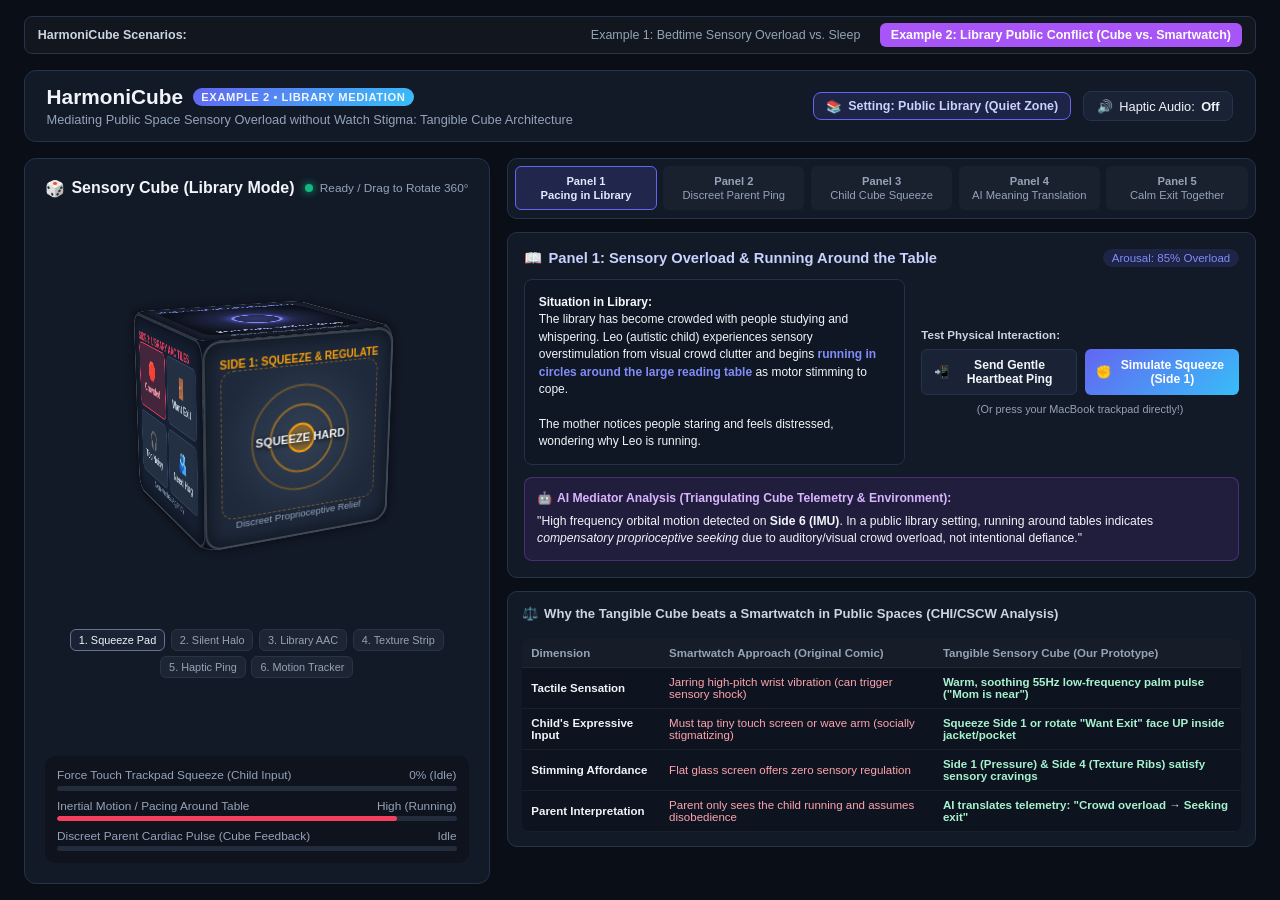
==== library.html @ 6a8fc3ca "Add Example 2 (library.html): Public Library Conflict Mediation with 6-Sided Cube vs. Smartwatch" ====
<!DOCTYPE html>
<html lang="en">
<head>
  <meta charset="UTF-8">
  <meta name="viewport" content="width=device-width, initial-scale=1.0">
  <title>HarmoniCube — Library Scenario: Public Space Conflict Mediation</title>
  <style>
    :root {
      --bg-primary: #0a0e17;
      --bg-secondary: #121927;
      --card-bg: #1a2336;
      --card-border: #24344d;
      --text-main: #f1f5f9;
      --text-muted: #94a3b8;
      --accent-child: #f59e0b;
      --accent-parent: #38bdf8;
      --accent-clinician: #34d399;
      --accent-ai: #a855f7;
      --accent-danger: #f43f5e;
      --accent-library: #6366f1;
      --cube-size: 190px;
    }

    * {
      box-sizing: border-box;
      margin: 0;
      padding: 0;
      font-family: -apple-system, BlinkMacSystemFont, "Segoe UI", Roboto, Helvetica, Arial, sans-serif;
      user-select: none;
    }

    body {
      background-color: var(--bg-primary);
      color: var(--text-main);
      min-height: 100vh;
      display: flex;
      flex-direction: column;
      padding: 1rem 1.5rem;
      gap: 1rem;
    }

    /* Top Navigation */
    .top-nav {
      display: flex;
      justify-content: space-between;
      align-items: center;
      background: rgba(255, 255, 255, 0.03);
      border-radius: 8px;
      padding: 0.4rem 0.8rem;
      font-size: 0.78rem;
      border: 1px solid var(--card-border);
    }
    .nav-links {
      display: flex;
      gap: 0.5rem;
    }
    .nav-link {
      color: var(--text-muted);
      text-decoration: none;
      padding: 0.3rem 0.7rem;
      border-radius: 6px;
      transition: all 0.2s;
    }
    .nav-link:hover {
      color: var(--text-main);
      background: rgba(255, 255, 255, 0.05);
    }
    .nav-link.active {
      color: #fff;
      background: var(--accent-ai);
      font-weight: 600;
    }

    /* Header */
    header {
      display: flex;
      justify-content: space-between;
      align-items: center;
      background: var(--bg-secondary);
      border: 1px solid var(--card-border);
      border-radius: 12px;
      padding: 0.85rem 1.35rem;
    }

    .header-left h1 {
      font-size: 1.3rem;
      font-weight: 700;
      display: flex;
      align-items: center;
      gap: 0.6rem;
    }
    .header-left h1 span.badge {
      background: linear-gradient(135deg, #6366f1, #38bdf8);
      font-size: 0.7rem;
      padding: 0.2rem 0.55rem;
      border-radius: 999px;
      text-transform: uppercase;
      letter-spacing: 0.05em;
    }
    .header-left p {
      color: var(--text-muted);
      font-size: 0.8rem;
      margin-top: 0.2rem;
    }

    .header-right {
      display: flex;
      align-items: center;
      gap: 0.75rem;
    }

    .scenario-pill {
      background: rgba(99, 102, 241, 0.15);
      border: 1px solid var(--accent-library);
      color: #c7d2fe;
      padding: 0.35rem 0.75rem;
      border-radius: 8px;
      font-size: 0.78rem;
      font-weight: 600;
      display: flex;
      align-items: center;
      gap: 0.4rem;
    }

    .btn {
      background: var(--card-bg);
      border: 1px solid var(--card-border);
      color: var(--text-main);
      padding: 0.4rem 0.8rem;
      border-radius: 8px;
      font-size: 0.8rem;
      font-weight: 500;
      cursor: pointer;
      transition: all 0.2s;
      display: inline-flex;
      align-items: center;
      gap: 0.4rem;
    }
    .btn:hover { background: #25334a; border-color: #3b4e6d; }
    .btn.active { background: var(--accent-ai); border-color: #c084fc; color: white; }

    /* Main Grid Layout */
    .dashboard-layout {
      display: grid;
      grid-template-columns: 1.15fr 1.85fr;
      gap: 1.1rem;
      flex: 1;
    }

    /* LEFT: Tangible Sensory Cube in Library Mode */
    .cube-panel {
      background: var(--bg-secondary);
      border: 1px solid var(--card-border);
      border-radius: 12px;
      padding: 1.25rem;
      display: flex;
      flex-direction: column;
      align-items: center;
      justify-content: space-between;
      position: relative;
    }

    .cube-panel-header {
      width: 100%;
      display: flex;
      justify-content: space-between;
      align-items: center;
    }
    .cube-panel-header h2 {
      font-size: 1rem;
      font-weight: 600;
      display: flex;
      align-items: center;
      gap: 0.4rem;
    }
    .status-indicator {
      display: flex;
      align-items: center;
      gap: 0.4rem;
      font-size: 0.74rem;
      color: var(--text-muted);
    }
    .dot {
      width: 8px;
      height: 8px;
      border-radius: 50%;
      background: #10b981;
      box-shadow: 0 0 8px #10b981;
    }

    /* 3D Scene Container */
    .scene-3d {
      width: 270px;
      height: 270px;
      perspective: 900px;
      margin: 0.75rem 0;
      display: flex;
      justify-content: center;
      align-items: center;
      cursor: grab;
    }
    .scene-3d:active { cursor: grabbing; }

    .cube {
      width: var(--cube-size);
      height: var(--cube-size);
      position: relative;
      transform-style: preserve-3d;
      transform: rotateX(-15deg) rotateY(25deg);
      transition: transform 0.1s ease-out;
    }

    .cube-face {
      position: absolute;
      width: var(--cube-size);
      height: var(--cube-size);
      border-radius: 16px;
      border: 2px solid rgba(255, 255, 255, 0.15);
      box-shadow: inset 0 0 20px rgba(0, 0, 0, 0.6), 0 0 15px rgba(0, 0, 0, 0.4);
      display: flex;
      flex-direction: column;
      justify-content: space-between;
      padding: 0.85rem;
      backface-visibility: visible;
      touch-action: none;
    }

    /* 6 Sides (half of 190px = 95px) */
    .face-front  { transform: rotateY(0deg) translateZ(95px); background: #1e293b; }
    .face-back   { transform: rotateY(180deg) translateZ(95px); background: #131c2d; }
    .face-top    { transform: rotateX(90deg) translateZ(95px); background: #1a2233; }
    .face-bottom { transform: rotateX(-90deg) translateZ(95px); background: #0f172a; }
    .face-left   { transform: rotateY(-90deg) translateZ(95px); background: #162032; }
    .face-right  { transform: rotateY(90deg) translateZ(95px); background: #1b263b; }

    /* Side 1: Front (Discreet Squeeze & Comfort Grip) */
    .squeeze-membrane {
      width: 100%;
      height: 100%;
      display: flex;
      flex-direction: column;
      align-items: center;
      justify-content: center;
      background: radial-gradient(circle, #334155 0%, #1e293b 80%);
      border-radius: 12px;
      position: relative;
      overflow: hidden;
      border: 1px dashed rgba(245, 158, 11, 0.4);
      transition: all 0.1s ease;
    }
    .concentric-ring {
      position: absolute;
      border-radius: 50%;
      border: 2px solid rgba(245, 158, 11, 0.3);
      pointer-events: none;
    }
    .ring-1 { width: 100px; height: 100px; }
    .ring-2 { width: 65px; height: 65px; border-color: rgba(245, 158, 11, 0.5); }
    .ring-3 { width: 28px; height: 28px; background: rgba(245, 158, 11, 0.4); border-color: #f59e0b; }

    /* Side 2: Top (Silent Optical Halo - Library Mode) */
    .halo-face {
      width: 100%;
      height: 100%;
      border-radius: 12px;
      display: flex;
      flex-direction: column;
      align-items: center;
      justify-content: center;
      background: radial-gradient(circle, rgba(99, 102, 241, 0.3) 0%, rgba(0,0,0,0.5) 80%);
      position: relative;
    }
    .silent-halo {
      width: 50px;
      height: 50px;
      border-radius: 50%;
      border: 3px solid #818cf8;
      box-shadow: 0 0 15px #6366f1;
      animation: pulseHalo 3s infinite ease-in-out;
    }
    @keyframes pulseHalo {
      0%, 100% { transform: scale(0.9); opacity: 0.6; }
      50% { transform: scale(1.15); opacity: 1; box-shadow: 0 0 25px #818cf8; }
    }

    /* Side 3: Left (Library AAC Non-Verbal Quick Tiles) */
    .aac-grid {
      display: grid;
      grid-template-columns: 1fr 1fr;
      gap: 5px;
      width: 100%;
      height: 100%;
    }
    .aac-tile {
      background: #233044;
      border: 1px solid #334460;
      border-radius: 7px;
      display: flex;
      flex-direction: column;
      align-items: center;
      justify-content: center;
      cursor: pointer;
      font-size: 0.68rem;
      font-weight: 600;
      color: #cbd5e1;
      transition: all 0.15s;
    }
    .aac-tile span.icon { font-size: 1.1rem; margin-bottom: 2px; }
    .aac-tile:hover, .aac-tile.active {
      background: rgba(244, 63, 94, 0.2);
      border-color: var(--accent-danger);
      color: #fda4af;
    }

    /* Side 4: Right (Fidget & Grounding Texture) */
    .texture-surface {
      width: 100%;
      height: 100%;
      display: flex;
      flex-direction: column;
      justify-content: space-around;
      padding: 6px;
      border-radius: 12px;
      background: #1e293b;
      cursor: ns-resize;
    }
    .texture-rib {
      height: 8px;
      border-radius: 4px;
      background: linear-gradient(180deg, #475569, #1e293b);
      box-shadow: inset 0 1px 1px rgba(255,255,255,0.2), 0 2px 4px rgba(0,0,0,0.5);
    }

    /* Side 5: Bottom (Silent Haptic Thump - Parent Ping) */
    .haptic-face {
      width: 100%;
      height: 100%;
      display: flex;
      flex-direction: column;
      align-items: center;
      justify-content: center;
      border-radius: 12px;
      background: #0f172a;
      gap: 6px;
      text-align: center;
    }
    .haptic-core {
      width: 42px;
      height: 42px;
      border-radius: 50%;
      background: rgba(56, 189, 248, 0.15);
      border: 1px solid var(--accent-parent);
      display: flex;
      align-items: center;
      justify-content: center;
      font-size: 1.2rem;
      color: var(--accent-parent);
    }

    /* Side 6: Back (Inertial Motion & Pacing Tracker) */
    .imu-face {
      width: 100%;
      height: 100%;
      display: flex;
      flex-direction: column;
      align-items: center;
      justify-content: center;
      border-radius: 12px;
      background: #0d1524;
      border: 1px solid rgba(168, 85, 247, 0.3);
      padding: 8px;
      text-align: center;
      gap: 4px;
    }

    /* Quick Snap Bar */
    .snap-bar {
      width: 100%;
      display: flex;
      flex-wrap: wrap;
      gap: 0.35rem;
      justify-content: center;
      margin-bottom: 0.6rem;
    }
    .snap-btn {
      background: rgba(255, 255, 255, 0.05);
      border: 1px solid var(--card-border);
      color: var(--text-muted);
      font-size: 0.68rem;
      padding: 0.25rem 0.5rem;
      border-radius: 6px;
      cursor: pointer;
      transition: all 0.15s;
    }
    .snap-btn:hover, .snap-btn.active {
      background: var(--card-bg);
      border-color: #64748b;
      color: var(--text-main);
    }

    /* Sensor Readouts */
    .sensor-readouts {
      width: 100%;
      background: rgba(0, 0, 0, 0.25);
      border-radius: 10px;
      padding: 0.75rem;
      display: flex;
      flex-direction: column;
      gap: 0.5rem;
    }
    .sensor-row {
      display: flex;
      flex-direction: column;
      gap: 0.2rem;
    }
    .sensor-row-header {
      display: flex;
      justify-content: space-between;
      font-size: 0.74rem;
      color: var(--text-muted);
    }
    .progress-bar-bg {
      height: 5px;
      background: #232c3d;
      border-radius: 4px;
      overflow: hidden;
    }
    .progress-bar-fill {
      height: 100%;
      width: 0%;
      background: var(--accent-child);
      border-radius: 4px;
      transition: width 0.08s linear;
    }

    /* RIGHT: Storyboard & Interactive Conflict Mediation */
    .collab-engine {
      display: flex;
      flex-direction: column;
      gap: 0.85rem;
    }

    /* Storyboard 5-Step Bar */
    .storyboard-bar {
      display: grid;
      grid-template-columns: repeat(5, 1fr);
      gap: 0.4rem;
      background: var(--bg-secondary);
      border: 1px solid var(--card-border);
      border-radius: 10px;
      padding: 0.45rem;
    }
    .story-step {
      padding: 0.45rem 0.4rem;
      border-radius: 6px;
      font-size: 0.7rem;
      font-weight: 500;
      text-align: center;
      cursor: pointer;
      background: rgba(255,255,255,0.03);
      color: var(--text-muted);
      border: 1px solid transparent;
      transition: all 0.2s;
      line-height: 1.25;
    }
    .story-step.active {
      background: rgba(99, 102, 241, 0.18);
      border-color: var(--accent-library);
      color: #e0e7ff;
      font-weight: 600;
    }

    /* Comic Panel Walkthrough Card */
    .comic-card {
      background: var(--bg-secondary);
      border: 1px solid var(--card-border);
      border-radius: 10px;
      padding: 1rem;
      display: flex;
      flex-direction: column;
      gap: 0.75rem;
    }
    .comic-header {
      display: flex;
      justify-content: space-between;
      align-items: center;
    }
    .comic-header h3 {
      font-size: 0.92rem;
      font-weight: 600;
      display: flex;
      align-items: center;
      gap: 0.4rem;
      color: #c7d2fe;
    }

    .comic-body {
      display: grid;
      grid-template-columns: 1.2fr 1fr;
      gap: 1rem;
      align-items: center;
    }

    .comic-sketch-box {
      background: #0f1624;
      border: 1px solid #22324b;
      border-radius: 8px;
      padding: 0.85rem;
      font-size: 0.75rem;
      line-height: 1.45;
    }
    .comic-sketch-box strong { color: #f8fafc; }
    .comic-sketch-box .highlight { color: #818cf8; font-weight: 600; }

    /* Comparison Table: Watch vs Cube */
    .vs-table {
      width: 100%;
      border-collapse: collapse;
      font-size: 0.72rem;
      background: rgba(0,0,0,0.2);
      border-radius: 8px;
      overflow: hidden;
    }
    .vs-table th, .vs-table td {
      padding: 0.5rem 0.6rem;
      text-align: left;
      border-bottom: 1px solid rgba(255,255,255,0.05);
    }
    .vs-table th {
      background: rgba(255,255,255,0.04);
      color: var(--text-muted);
      font-weight: 600;
    }
    .vs-table td.bad { color: #fda4af; }
    .vs-table td.good { color: #a7f3d0; font-weight: 600; }

    /* Interactive Simulation Buttons */
    .action-row {
      display: flex;
      gap: 0.5rem;
      flex-wrap: wrap;
    }
    .action-btn {
      flex: 1;
      padding: 0.5rem 0.7rem;
      border-radius: 6px;
      font-size: 0.76rem;
      font-weight: 600;
      cursor: pointer;
      background: var(--card-bg);
      border: 1px solid var(--card-border);
      color: var(--text-main);
      display: flex;
      align-items: center;
      justify-content: center;
      gap: 0.35rem;
      transition: all 0.15s;
    }
    .action-btn:hover {
      background: #233146;
      border-color: #64748b;
    }
    .action-btn.primary {
      background: linear-gradient(135deg, #6366f1, #38bdf8);
      border: none;
      color: white;
    }

    /* AI Interpretation Box */
    .ai-bubble {
      background: rgba(168, 85, 247, 0.1);
      border: 1px solid rgba(168, 85, 247, 0.3);
      border-radius: 8px;
      padding: 0.75rem;
      font-size: 0.76rem;
      line-height: 1.45;
    }
    .ai-bubble-header {
      font-weight: 600;
      color: #d8b4fe;
      margin-bottom: 0.3rem;
      display: flex;
      align-items: center;
      gap: 0.3rem;
    }

    @media (max-width: 1024px) {
      .dashboard-layout { grid-template-columns: 1fr; }
      .comic-body { grid-template-columns: 1fr; }
      .storyboard-bar { grid-template-columns: 1fr 1fr; }
    }
  </style>
</head>
<body>

  <!-- Top Navigation Switcher -->
  <nav class="top-nav">
    <div style="font-weight: 600; color: #cbd5e1;">HarmoniCube Scenarios:</div>
    <div class="nav-links">
      <a href="index.html" class="nav-link">Example 1: Bedtime Sensory Overload vs. Sleep</a>
      <a href="library.html" class="nav-link active">Example 2: Library Public Conflict (Cube vs. Smartwatch)</a>
    </div>
  </nav>

  <!-- Header -->
  <header>
    <div class="header-left">
      <h1>
        HarmoniCube <span class="badge">Example 2 • Library Mediation</span>
      </h1>
      <p>Mediating Public Space Sensory Overload without Watch Stigma: Tangible Cube Architecture</p>
    </div>
    <div class="header-right">
      <div class="scenario-pill">
        <span>📚</span> Setting: Public Library (Quiet Zone)
      </div>
      <button class="btn" id="soundBtn" onclick="toggleAudioEngine()">
        <span>🔊</span> Haptic Audio: <strong id="soundState">Off</strong>
      </button>
    </div>
  </header>

  <!-- Main Grid -->
  <main class="dashboard-layout">

    <!-- LEFT: 3D Cube (Library Mode) -->
    <section class="cube-panel">
      <div class="cube-panel-header">
        <h2><span>🎲</span> Sensory Cube (Library Mode)</h2>
        <div class="status-indicator">
          <span class="dot" id="systemStatusDot"></span>
          <span id="systemStatusText">Ready / Drag to Rotate 360°</span>
        </div>
      </div>

      <!-- 3D Cube Scene -->
      <div class="scene-3d" id="scene3d"
           onpointerdown="startRotate(event)"
           onpointermove="doRotate(event)"
           onpointerup="endRotate(event)"
           onpointercancel="endRotate(event)">
        
        <div class="cube" id="cube">
          
          <!-- Side 1: Front (Discreet Squeeze Pad) -->
          <div class="cube-face face-front" id="faceFront"
               onpointerdown="handleSqueezeDown(event)"
               onpointermove="handleSqueezeMove(event)"
               onpointerup="handleSqueezeUp(event)">
            <div style="font-size: 0.65rem; color: #f59e0b; font-weight: 700;">
              SIDE 1: SQUEEZE & REGULATE
            </div>
            <div class="squeeze-membrane" id="squeezeMembrane">
              <div class="concentric-ring ring-1"></div>
              <div class="concentric-ring ring-2"></div>
              <div class="concentric-ring ring-3"></div>
              <div style="z-index: 2; font-size: 0.72rem; font-weight: 700; color: #f1f5f9; text-shadow: 0 1px 4px #000;">
                SQUEEZE HARD
              </div>
            </div>
            <div style="font-size: 0.62rem; color: var(--text-muted); text-align: center;">
              Discreet Proprioceptive Relief
            </div>
          </div>

          <!-- Side 2: Back (Inertial Pacing Tracker) -->
          <div class="cube-face face-back">
            <div style="font-size: 0.65rem; color: #a855f7; font-weight: 700;">
              SIDE 6: IMU MOTION DETECT
            </div>
            <div class="imu-face">
              <div style="font-size: 1.4rem;">🏃‍♂️</div>
              <div style="font-size: 0.7rem; font-weight: 600; color: #d8b4fe;">Pacing / Rocking Sensor</div>
              <div style="font-size: 0.62rem; color: var(--text-muted);">Detects table circling stimming</div>
            </div>
            <div style="font-size: 0.62rem; color: var(--text-muted); text-align: center;">
              State: <span id="imuStateText">Running Around Table</span>
            </div>
          </div>

          <!-- Side 3: Top (Silent Optical Halo) -->
          <div class="cube-face face-top">
            <div style="font-size: 0.65rem; color: #818cf8; font-weight: 700;">
              SIDE 2: SILENT OPTICAL HALO
            </div>
            <div class="halo-face">
              <div class="silent-halo" id="silentHalo"></div>
              <div style="position: absolute; bottom: 8px; font-size: 0.65rem; font-weight: 600; color: #c7d2fe;">
                Zero Audio Spill in Library
              </div>
            </div>
            <div style="font-size: 0.62rem; color: var(--text-muted); text-align: center;">
              Discreet visual confirmation
            </div>
          </div>

          <!-- Side 4: Bottom (Silent Haptic Parent Ping) -->
          <div class="cube-face face-bottom">
            <div style="font-size: 0.65rem; color: #38bdf8; font-weight: 700;">
              SIDE 5: PARENT HAPTIC DOCK
            </div>
            <div class="haptic-face">
              <div class="haptic-core">🫀</div>
              <div style="font-size: 0.68rem; font-weight: 600; color: #bae6fd;">
                "Mom is here" Cardiac Pulse
              </div>
            </div>
            <div style="font-size: 0.62rem; color: var(--text-muted); text-align: center;">
              Replaces jarring watch vibration
            </div>
          </div>

          <!-- Side 5: Left (Library Non-Verbal AAC Tiles) -->
          <div class="cube-face face-left">
            <div style="font-size: 0.65rem; color: #f43f5e; font-weight: 700;">
              SIDE 3: LIBRARY AAC TILES
            </div>
            <div class="aac-grid">
              <div class="aac-tile active" onclick="handleAacSelect('🛑 Too Crowded', this)">
                <span class="icon">🛑</span> Crowded
              </div>
              <div class="aac-tile" onclick="handleAacSelect('🚪 Want Exit', this)">
                <span class="icon">🚪</span> Want Exit
              </div>
              <div class="aac-tile" onclick="handleAacSelect('🎧 Too Noisy', this)">
                <span class="icon">🎧</span> Too Noisy
              </div>
              <div class="aac-tile" onclick="handleAacSelect('🫂 Hug Mom', this)">
                <span class="icon">🫂</span> Need Hug
              </div>
            </div>
            <div style="font-size: 0.62rem; color: var(--text-muted); text-align: center;">
              Non-Verbal Agency
            </div>
          </div>

          <!-- Side 6: Right (Fidget & Rubbing Texture) -->
          <div class="cube-face face-right">
            <div style="font-size: 0.65rem; color: #cbd5e1; font-weight: 700;">
              SIDE 4: SILENT TEXTURE STRIP
            </div>
            <div class="texture-surface"
                 onpointerdown="handleRub(event)"
                 onpointermove="handleRub(event)">
              <div class="texture-rib"></div>
              <div class="texture-rib"></div>
              <div class="texture-rib"></div>
              <div class="texture-rib"></div>
              <div class="texture-rib"></div>
            </div>
            <div style="font-size: 0.62rem; color: var(--text-muted); text-align: center;">
              Sub-table stealth fidgeting
            </div>
          </div>

        </div>
      </div>

      <!-- Quick Snap Bar -->
      <div class="snap-bar">
        <button class="snap-btn active" onclick="snapToFace('front')">1. Squeeze Pad</button>
        <button class="snap-btn" onclick="snapToFace('top')">2. Silent Halo</button>
        <button class="snap-btn" onclick="snapToFace('left')">3. Library AAC</button>
        <button class="snap-btn" onclick="snapToFace('right')">4. Texture Strip</button>
        <button class="snap-btn" onclick="snapToFace('bottom')">5. Haptic Ping</button>
        <button class="snap-btn" onclick="snapToFace('back')">6. Motion Tracker</button>
      </div>

      <!-- Live Sensor Gauges -->
      <div class="sensor-readouts">
        <div class="sensor-row">
          <div class="sensor-row-header">
            <span>Force Touch Trackpad Squeeze (Child Input)</span>
            <span id="forceValue">0% (Idle)</span>
          </div>
          <div class="progress-bar-bg">
            <div class="progress-bar-fill" id="forceBar"></div>
          </div>
        </div>

        <div class="sensor-row">
          <div class="sensor-row-header">
            <span>Inertial Motion / Pacing Around Table</span>
            <span id="motionValue">High (Running)</span>
          </div>
          <div class="progress-bar-bg">
            <div class="progress-bar-fill" id="motionBar" style="background: var(--accent-danger); width: 85%;"></div>
          </div>
        </div>

        <div class="sensor-row">
          <div class="sensor-row-header">
            <span>Discreet Parent Cardiac Pulse (Cube Feedback)</span>
            <span id="hapticValue">Idle</span>
          </div>
          <div class="progress-bar-bg">
            <div class="progress-bar-fill" id="hapticBar" style="background: var(--accent-parent);"></div>
          </div>
        </div>
      </div>
    </section>

    <!-- RIGHT: 5-Panel Storyboard Simulation & Smartwatch Comparison -->
    <section class="collab-engine">

      <!-- Storyboard Stepper (Matching Hand-Drawn Comic) -->
      <div class="storyboard-bar">
        <div class="story-step active" id="scene1" onclick="loadScene(1)">
          <strong>Panel 1</strong><br>Pacing in Library
        </div>
        <div class="story-step" id="scene2" onclick="loadScene(2)">
          <strong>Panel 2</strong><br>Discreet Parent Ping
        </div>
        <div class="story-step" id="scene3" onclick="loadScene(3)">
          <strong>Panel 3</strong><br>Child Cube Squeeze
        </div>
        <div class="story-step" id="scene4" onclick="loadScene(4)">
          <strong>Panel 4</strong><br>AI Meaning Translation
        </div>
        <div class="story-step" id="scene5" onclick="loadScene(5)">
          <strong>Panel 5</strong><br>Calm Exit Together
        </div>
      </div>

      <!-- Active Comic Scene Card -->
      <div class="comic-card">
        <div class="comic-header">
          <h3 id="sceneTitle">
            <span>📖</span> Panel 1: Sensory Overload & Running Around the Table
          </h3>
          <span style="font-size: 0.72rem; color: #818cf8; background: rgba(99,102,241,0.15); padding: 0.2rem 0.55rem; border-radius: 999px;" id="sceneBadge">
            Arousal: 85% Overload
          </span>
        </div>

        <div class="comic-body">
          <div class="comic-sketch-box" id="sceneDesc">
            <strong>Situation in Library:</strong><br>
            The library has become crowded with people studying and whispering. Leo (autistic child) experiences sensory overstimulation from visual crowd clutter and begins <span class="highlight">running in circles around the large reading table</span> as motor stimming to cope.<br><br>
            The mother notices people staring and feels distressed, wondering why Leo is running.
          </div>

          <!-- Interactive Action Buttons -->
          <div style="display: flex; flex-direction: column; gap: 0.5rem;">
            <div style="font-size: 0.72rem; font-weight: 600; color: #cbd5e1;">Test Physical Interaction:</div>
            <div class="action-row">
              <button class="action-btn" id="actionBtn1" onclick="simulateParentPing()">
                <span>📲</span> Send Gentle Heartbeat Ping
              </button>
              <button class="action-btn primary" id="actionBtn2" onclick="simulateChildSqueeze()">
                <span>✊</span> Simulate Squeeze (Side 1)
              </button>
            </div>
            <div style="font-size: 0.68rem; color: var(--text-muted); text-align: center;">
              (Or press your MacBook trackpad directly!)
            </div>
          </div>
        </div>

        <!-- AI Multi-Stakeholder Mediation Speech Bubble -->
        <div class="ai-bubble" id="aiBubble">
          <div class="ai-bubble-header">
            <span>🤖</span> AI Mediator Analysis (Triangulating Cube Telemetry & Environment):
          </div>
          <p id="aiAnalysisText">
            "High frequency orbital motion detected on <strong>Side 6 (IMU)</strong>. In a public library setting, running around tables indicates <em>compensatory proprioceptive seeking</em> due to auditory/visual crowd overload, not intentional defiance."
          </p>
        </div>
      </div>

      <!-- Why Cube Beats Smartwatch Table -->
      <div class="comic-card" style="padding: 0.85rem;">
        <div style="font-size: 0.82rem; font-weight: 600; color: #cbd5e1; margin-bottom: 0.4rem; display: flex; align-items: center; gap: 0.4rem;">
          <span>⚖️</span> Why the Tangible Cube beats a Smartwatch in Public Spaces (CHI/CSCW Analysis)
        </div>
        <table class="vs-table">
          <thead>
            <tr>
              <th>Dimension</th>
              <th>Smartwatch Approach (Original Comic)</th>
              <th>Tangible Sensory Cube (Our Prototype)</th>
            </tr>
          </thead>
          <tbody>
            <tr>
              <td><strong>Tactile Sensation</strong></td>
              <td class="bad">Jarring high-pitch wrist vibration (can trigger sensory shock)</td>
              <td class="good">Warm, soothing 55Hz low-frequency palm pulse ("Mom is near")</td>
            </tr>
            <tr>
              <td><strong>Child's Expressive Input</strong></td>
              <td class="bad">Must tap tiny touch screen or wave arm (socially stigmatizing)</td>
              <td class="good">Squeeze Side 1 or rotate "Want Exit" face UP inside jacket/pocket</td>
            </tr>
            <tr>
              <td><strong>Stimming Affordance</strong></td>
              <td class="bad">Flat glass screen offers zero sensory regulation</td>
              <td class="good">Side 1 (Pressure) & Side 4 (Texture Ribs) satisfy sensory cravings</td>
            </tr>
            <tr>
              <td><strong>Parent Interpretation</strong></td>
              <td class="bad">Parent only sees the child running and assumes disobedience</td>
              <td class="good">AI translates telemetry: "Crowd overload → Seeking exit"</td>
            </tr>
          </tbody>
        </table>
      </div>

    </section>

  </main>

  <script>
    // --- 3D Cube Rotation State ---
    let rotX = -15;
    let rotY = 25;
    let isRotating = false;
    let startX, startY;
    const cube = document.getElementById('cube');

    function updateCubeTransform() {
      cube.style.transform = `rotateX(${rotX}deg) rotateY(${rotY}deg)`;
    }

    function startRotate(e) {
      if (e.target.closest('#squeezeMembrane') || e.target.closest('.aac-tile') || e.target.closest('.texture-surface')) {
        return;
      }
      isRotating = true;
      startX = e.clientX;
      startY = e.clientY;
      e.target.setPointerCapture(e.pointerId);
    }

    function doRotate(e) {
      if (!isRotating) return;
      const dx = e.clientX - startX;
      const dy = e.clientY - startY;
      rotY += dx * 0.7;
      rotX -= dy * 0.7;
      startX = e.clientX;
      startY = e.clientY;
      updateCubeTransform();
    }

    function endRotate(e) {
      isRotating = false;
    }

    const faceRotations = {
      front:  { x: 0,   y: 0 },
      top:    { x: -90, y: 0 },
      left:   { x: 0,   y: 90 },
      right:  { x: 0,   y: -90 },
      bottom: { x: 90,  y: 0 },
      back:   { x: 0,   y: 180 }
    };

    function snapToFace(faceName) {
      document.querySelectorAll('.snap-btn').forEach(b => b.classList.remove('active'));
      event.target.classList.add('active');

      const target = faceRotations[faceName];
      rotX = target.x;
      rotY = target.y;
      cube.style.transition = 'transform 0.5s cubic-bezier(0.2, 0.8, 0.2, 1)';
      updateCubeTransform();
      setTimeout(() => { cube.style.transition = 'transform 0.1s ease-out'; }, 500);

      document.getElementById('systemStatusText').textContent = `Inspecting Face: ${faceName.toUpperCase()}`;
    }

    // --- Audio Synthesis ---
    let audioCtx = null;
    let isSoundOn = false;

    function initAudio() {
      if (!audioCtx) audioCtx = new (window.AudioContext || window.webkitAudioContext)();
    }

    function toggleAudioEngine() {
      initAudio();
      isSoundOn = !isSoundOn;
      const soundBtn = document.getElementById('soundBtn');
      const soundState = document.getElementById('soundState');

      if (isSoundOn) {
        if (audioCtx.state === 'suspended') audioCtx.resume();
        soundBtn.classList.add('active');
        soundState.textContent = 'Active';
      } else {
        soundBtn.classList.remove('active');
        soundState.textContent = 'Off';
      }
    }

    function playLowPulse(freq = 55) {
      if (!isSoundOn || !audioCtx) return;
      try {
        const osc = audioCtx.createOscillator();
        const gain = audioCtx.createGain();
        osc.type = 'sine';
        osc.frequency.setValueAtTime(freq, audioCtx.currentTime);
        gain.gain.setValueAtTime(0.3, audioCtx.currentTime);
        gain.gain.exponentialRampToValueAtTime(0.001, audioCtx.currentTime + 0.15);
        osc.connect(gain);
        gain.connect(audioCtx.destination);
        osc.start();
        osc.stop(audioCtx.currentTime + 0.16);
      } catch (e) {}
    }

    // --- Side 1: Squeeze Pad Trackpad Sensing ---
    const squeezeMembrane = document.getElementById('squeezeMembrane');
    const forceBar = document.getElementById('forceBar');
    const forceValue = document.getElementById('forceValue');

    function updatePressure(pressure) {
      const pct = Math.min(100, Math.round(pressure * 100));
      forceBar.style.width = pct + '%';

      if (pct > 75) {
        forceValue.textContent = `${pct}% (Deep Proprioceptive Squeeze)`;
        forceBar.style.backgroundColor = '#ef4444';
      } else if (pct > 30) {
        forceValue.textContent = `${pct}% (Firm Squeeze)`;
        forceBar.style.backgroundColor = '#f59e0b';
      } else if (pct > 0) {
        forceValue.textContent = `${pct}% (Gentle Touch)`;
        forceBar.style.backgroundColor = '#38bdf8';
      } else {
        forceValue.textContent = '0% (Idle)';
      }

      squeezeMembrane.style.transform = `scale(${1 - pressure * 0.1})`;

      if (pct > 50 && currentScene === 3) {
        loadScene(4); // Advance to AI translation
      }

      if (isSoundOn && pressure > 0.2) playLowPulse(70);
    }

    function handleSqueezeDown(e) {
      e.stopPropagation();
      e.target.setPointerCapture(e.pointerId);
      const p = (e.pressure && e.pressure > 0) ? e.pressure : 0.75;
      updatePressure(p);
    }

    function handleSqueezeMove(e) {
      if (e.buttons > 0) {
        let p = e.pressure;
        if (e.webkitForce !== undefined) p = Math.min(1.0, e.webkitForce / 2.0);
        if (!p || p === 0) p = 0.75;
        updatePressure(p);
      }
    }

    function handleSqueezeUp(e) {
      updatePressure(0);
    }

    window.addEventListener('webkitmouseforcechanged', (e) => {
      if (e.target.closest('#squeezeMembrane')) {
        updatePressure(Math.min(1.0, e.webkitForce / 2.0));
      }
    });

    // --- AAC Interaction ---
    function handleAacSelect(label, elem) {
      document.querySelectorAll('.aac-tile').forEach(t => t.classList.remove('active'));
      elem.classList.add('active');
      document.getElementById('systemStatusText').textContent = `AAC Expressed: ${label}`;
      if (label.includes('Exit') || label.includes('Crowded')) {
        loadScene(4);
      }
    }

    function handleRub(e) {
      if (e.buttons > 0 && isSoundOn) playLowPulse(120);
    }

    // --- Storyboard Scenes ---
    let currentScene = 1;

    function loadScene(sceneNum) {
      currentScene = sceneNum;
      document.querySelectorAll('.story-step').forEach((s, i) => {
        if (i + 1 === sceneNum) s.classList.add('active');
        else s.classList.remove('active');
      });

      const title = document.getElementById('sceneTitle');
      const desc = document.getElementById('sceneDesc');
      const badge = document.getElementById('sceneBadge');
      const aiText = document.getElementById('aiAnalysisText');
      const motionBar = document.getElementById('motionBar');
      const motionVal = document.getElementById('motionValue');
      const imuState = document.getElementById('imuStateText');
      const hapticBar = document.getElementById('hapticBar');
      const hapticVal = document.getElementById('hapticValue');

      if (sceneNum === 1) {
        snapToFace('back');
        title.innerHTML = '<span>📖</span> Panel 1: Sensory Overload & Pacing Around Table';
        badge.textContent = 'Arousal: 85% Overload';
        badge.style.background = 'rgba(244, 63, 94, 0.2)';
        badge.style.color = '#fda4af';
        desc.innerHTML = `<strong>Situation in Library:</strong><br>
        The library has become crowded with people studying and whispering. Leo experiences sensory overload from visual crowd clutter and begins <span class="highlight">running in circles around the large table</span> as motor stimming.<br><br>
        The mother notices people staring and feels distressed, wondering why Leo is running.`;
        aiText.innerHTML = `"High frequency orbital motion detected on <strong>Side 6 (IMU)</strong>. In a public library setting, running around tables indicates <em>compensatory proprioceptive seeking</em> due to auditory/visual crowd overload, not intentional defiance."`;
        motionBar.style.width = '85%';
        motionVal.textContent = 'High (Running)';
        imuState.textContent = 'Pacing / Running Around Table';
      }
      else if (sceneNum === 2) {
        snapToFace('bottom');
        title.innerHTML = '<span>📲</span> Panel 2: Mother Sends Discreet Haptic Check-in';
        badge.textContent = 'Parent Cue: Gentle Palm Pulse';
        desc.innerHTML = `<strong>Replacing the Smartwatch Buzz:</strong><br>
        Instead of sending a buzzing command to a watch that makes Leo jump or panic, the mother uses her phone app to trigger a gentle, silent <strong>55Hz cardiac pulse on Side 5 of the cube</strong> in Leo's hand.<br><br>
        This serves as a loving, silent tactile check-in: <em>"Leo, Mom is right here. Are you feeling overwhelmed?"</em>`;
        aiText.innerHTML = `"Parent triggered Tier-1 discreet tactile check-in. The cube delivers a 60 BPM gentle pulse directly into the child's palm without emitting any audible sound in the quiet library."`;
        hapticBar.style.width = '70%';
        hapticVal.textContent = '55Hz Discreet Palm Pulse (Active)';
        playLowPulse(55);
      }
      else if (sceneNum === 3) {
        snapToFace('front');
        title.innerHTML = '<span>✊</span> Panel 3: Leo Responds with Deep Squeeze (Side 1)';
        badge.textContent = 'Child Expressing Need';
        desc.innerHTML = `<strong>Embodied Child Response:</strong><br>
        Leo holds the cube tightly. Feeling the mother's haptic heartbeat, Leo <span class="highlight">squeezes Side 1 with deep force (85%)</span> and turns <strong>Side 3 (AAC: Want Exit)</strong> upward.<br><br>
        He doesn't need to speak in the quiet library or struggle with a smartwatch touchscreen.`;
        aiText.innerHTML = `"Deep touch pressure detected (Force: 85%, Duration: 3.4s). Child simultaneously oriented <strong>Side 3 (AAC: 🛑 Too Crowded / 🚪 Want Exit)</strong> skyward. Confidence in sensory overload intent: 98%."`;
      }
      else if (sceneNum === 4) {
        snapToFace('left');
        title.innerHTML = '<span>🤖</span> Panel 4: AI Contextual Translation to Mother';
        badge.textContent = 'AI Meaning Delivered';
        desc.innerHTML = `<strong>Actionable Translation to Parent:</strong><br>
        The AI combines the <em>running motion telemetry</em>, <em>deep pressure squeeze</em>, and <em>library environment</em> into a clear, empathetic message to the mother's phone/earpiece:<br><br>
        <span class="highlight" style="color: #34d399; font-size: 0.85rem;">"Leo is not acting out. There are too many people in the library and he feels sensory overload. He squeezed the cube asking to leave together."</span>`;
        aiText.innerHTML = `"<strong>Synthesis Complete:</strong> Relieved parent anxiety by demystifying child behavior. Recommended co-regulation action: Gather library books calmly and transition to quiet outdoor exit."`;
        motionBar.style.width = '20%';
        motionVal.textContent = 'Calming Down';
        imuState.textContent = 'Standing with Mother';
      }
      else if (sceneNum === 5) {
        snapToFace('top');
        title.innerHTML = '<span>🚪</span> Panel 5: Mother and Child Leave Library Together';
        badge.textContent = 'Resolved Harmoniously';
        desc.innerHTML = `<strong>Positive Co-Regulation Outcome:</strong><br>
        The mother smiles, takes Leo's hand, and sends a comforting confirmation pulse to the cube. Leo holds the cube quietly against his chest.<br><br>
        <strong style="color: #34d399;">They walk out of the library doors together in calm harmony</strong>—preventing a public meltdown, avoiding smartwatch stigma, and honoring the child's agency.`;
        aiText.innerHTML = `"<strong>Clinical & Caregiver Success:</strong> Zero verbal disruption in public facility. Child self-advocated through tangible cube interaction. Parent-child bond reinforced through empathetic AI mediation."`;
        motionBar.style.width = '0%';
        motionVal.textContent = 'Resting / Walking';
        imuState.textContent = 'Holding Hands Exiting';
        hapticBar.style.width = '0%';
        hapticVal.textContent = 'Idle (Regulated)';
      }
    }

    function simulateParentPing() {
      loadScene(2);
      playLowPulse(55);
      setTimeout(() => playLowPulse(55), 400);
    }

    function simulateChildSqueeze() {
      loadScene(3);
      updatePressure(0.85);
      setTimeout(() => {
        updatePressure(0);
        loadScene(4);
      }, 1200);
    }
  </script>
</body>
</html>
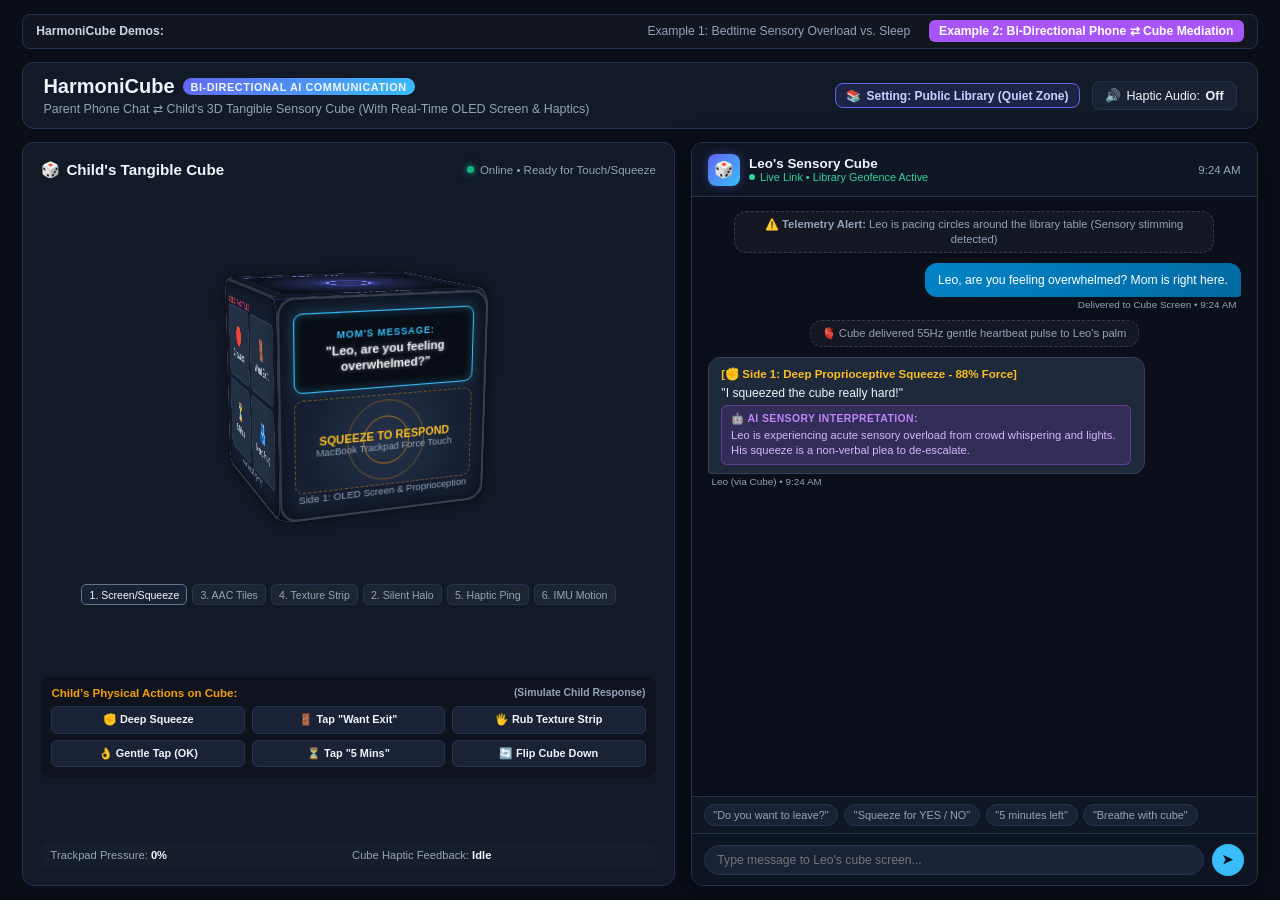
==== commit 2130ed5f: "Implement bi-directional two-panel interface: 3D Cube with OLED screen ⇄ Parent phone chat app" ====
--- a/library.html
+++ b/library.html
@@ -3,7 +3,7 @@
 <head>
   <meta charset="UTF-8">
   <meta name="viewport" content="width=device-width, initial-scale=1.0">
-  <title>HarmoniCube — Library Scenario: Public Space Conflict Mediation</title>
+  <title>HarmoniCube — Bi-Directional Parent-Child Cube Communication</title>
   <style>
     :root {
       --bg-primary: #0a0e17;
@@ -18,7 +18,7 @@
       --accent-ai: #a855f7;
       --accent-danger: #f43f5e;
       --accent-library: #6366f1;
-      --cube-size: 190px;
+      --cube-size: 200px;
     }
 
     * {
@@ -35,8 +35,8 @@
       min-height: 100vh;
       display: flex;
       flex-direction: column;
-      padding: 1rem 1.5rem;
-      gap: 1rem;
+      padding: 0.85rem 1.4rem;
+      gap: 0.85rem;
     }
 
     /* Top Navigation */
@@ -46,30 +46,20 @@
       align-items: center;
       background: rgba(255, 255, 255, 0.03);
       border-radius: 8px;
-      padding: 0.4rem 0.8rem;
-      font-size: 0.78rem;
+      padding: 0.35rem 0.8rem;
+      font-size: 0.76rem;
       border: 1px solid var(--card-border);
     }
-    .nav-links {
-      display: flex;
-      gap: 0.5rem;
-    }
+    .nav-links { display: flex; gap: 0.5rem; }
     .nav-link {
       color: var(--text-muted);
       text-decoration: none;
-      padding: 0.3rem 0.7rem;
+      padding: 0.25rem 0.65rem;
       border-radius: 6px;
       transition: all 0.2s;
     }
-    .nav-link:hover {
-      color: var(--text-main);
-      background: rgba(255, 255, 255, 0.05);
-    }
-    .nav-link.active {
-      color: #fff;
-      background: var(--accent-ai);
-      font-weight: 600;
-    }
+    .nav-link:hover { color: var(--text-main); background: rgba(255, 255, 255, 0.05); }
+    .nav-link.active { color: #fff; background: var(--accent-ai); font-weight: 600; }
 
     /* Header */
     header {
@@ -79,125 +69,118 @@
       background: var(--bg-secondary);
       border: 1px solid var(--card-border);
       border-radius: 12px;
-      padding: 0.85rem 1.35rem;
+      padding: 0.75rem 1.25rem;
     }
 
     .header-left h1 {
-      font-size: 1.3rem;
+      font-size: 1.25rem;
       font-weight: 700;
       display: flex;
       align-items: center;
-      gap: 0.6rem;
+      gap: 0.5rem;
     }
     .header-left h1 span.badge {
       background: linear-gradient(135deg, #6366f1, #38bdf8);
-      font-size: 0.7rem;
-      padding: 0.2rem 0.55rem;
+      font-size: 0.68rem;
+      padding: 0.15rem 0.5rem;
       border-radius: 999px;
       text-transform: uppercase;
       letter-spacing: 0.05em;
     }
-    .header-left p {
-      color: var(--text-muted);
-      font-size: 0.8rem;
-      margin-top: 0.2rem;
-    }
-
-    .header-right {
-      display: flex;
-      align-items: center;
-      gap: 0.75rem;
-    }
-
+    .header-left p { color: var(--text-muted); font-size: 0.78rem; margin-top: 0.15rem; }
+
+    .header-right { display: flex; align-items: center; gap: 0.75rem; }
     .scenario-pill {
       background: rgba(99, 102, 241, 0.15);
       border: 1px solid var(--accent-library);
       color: #c7d2fe;
-      padding: 0.35rem 0.75rem;
+      padding: 0.3rem 0.65rem;
       border-radius: 8px;
-      font-size: 0.78rem;
+      font-size: 0.75rem;
       font-weight: 600;
       display: flex;
       align-items: center;
-      gap: 0.4rem;
+      gap: 0.35rem;
     }
 
     .btn {
       background: var(--card-bg);
       border: 1px solid var(--card-border);
       color: var(--text-main);
-      padding: 0.4rem 0.8rem;
+      padding: 0.35rem 0.75rem;
       border-radius: 8px;
-      font-size: 0.8rem;
+      font-size: 0.78rem;
       font-weight: 500;
       cursor: pointer;
       transition: all 0.2s;
       display: inline-flex;
       align-items: center;
-      gap: 0.4rem;
+      gap: 0.35rem;
     }
     .btn:hover { background: #25334a; border-color: #3b4e6d; }
     .btn.active { background: var(--accent-ai); border-color: #c084fc; color: white; }
 
-    /* Main Grid Layout */
-    .dashboard-layout {
+    /* TWO EQUAL/BALANCED PANELS LAYOUT */
+    .bi-panel-layout {
       display: grid;
-      grid-template-columns: 1.15fr 1.85fr;
-      gap: 1.1rem;
+      grid-template-columns: 1.15fr 1fr;
+      gap: 1rem;
       flex: 1;
-    }
-
-    /* LEFT: Tangible Sensory Cube in Library Mode */
+      min-height: 0;
+    }
+
+    /* ========================================================
+       PANEL A (LEFT): 3D SENSORY CUBE (CHILD'S TANGIBLE ARTIFACT)
+       ======================================================== */
     .cube-panel {
       background: var(--bg-secondary);
       border: 1px solid var(--card-border);
       border-radius: 12px;
-      padding: 1.25rem;
+      padding: 1.1rem;
       display: flex;
       flex-direction: column;
-      align-items: center;
       justify-content: space-between;
       position: relative;
     }
 
-    .cube-panel-header {
-      width: 100%;
+    .panel-header-title {
       display: flex;
       justify-content: space-between;
       align-items: center;
-    }
-    .cube-panel-header h2 {
-      font-size: 1rem;
+      margin-bottom: 0.5rem;
+    }
+    .panel-header-title h2 {
+      font-size: 0.95rem;
       font-weight: 600;
       display: flex;
       align-items: center;
       gap: 0.4rem;
     }
-    .status-indicator {
+    .status-badge {
       display: flex;
       align-items: center;
       gap: 0.4rem;
-      font-size: 0.74rem;
+      font-size: 0.72rem;
       color: var(--text-muted);
     }
     .dot {
-      width: 8px;
-      height: 8px;
+      width: 7px;
+      height: 7px;
       border-radius: 50%;
       background: #10b981;
-      box-shadow: 0 0 8px #10b981;
+      box-shadow: 0 0 6px #10b981;
     }
 
     /* 3D Scene Container */
     .scene-3d {
-      width: 270px;
-      height: 270px;
+      width: 100%;
+      height: 260px;
       perspective: 900px;
-      margin: 0.75rem 0;
       display: flex;
       justify-content: center;
       align-items: center;
       cursor: grab;
+      position: relative;
     }
     .scene-3d:active { cursor: grabbing; }
 
@@ -206,7 +189,7 @@
       height: var(--cube-size);
       position: relative;
       transform-style: preserve-3d;
-      transform: rotateX(-15deg) rotateY(25deg);
+      transform: rotateX(-12deg) rotateY(20deg);
       transition: transform 0.1s ease-out;
     }
 
@@ -220,385 +203,423 @@
       display: flex;
       flex-direction: column;
       justify-content: space-between;
-      padding: 0.85rem;
+      padding: 0.75rem;
       backface-visibility: visible;
       touch-action: none;
     }
 
-    /* 6 Sides (half of 190px = 95px) */
-    .face-front  { transform: rotateY(0deg) translateZ(95px); background: #1e293b; }
-    .face-back   { transform: rotateY(180deg) translateZ(95px); background: #131c2d; }
-    .face-top    { transform: rotateX(90deg) translateZ(95px); background: #1a2233; }
-    .face-bottom { transform: rotateX(-90deg) translateZ(95px); background: #0f172a; }
-    .face-left   { transform: rotateY(-90deg) translateZ(95px); background: #162032; }
-    .face-right  { transform: rotateY(90deg) translateZ(95px); background: #1b263b; }
-
-    /* Side 1: Front (Discreet Squeeze & Comfort Grip) */
-    .squeeze-membrane {
-      width: 100%;
-      height: 100%;
+    /* 6 Sides (half of 200px = 100px) */
+    .face-front  { transform: rotateY(0deg) translateZ(100px); background: #162032; }
+    .face-back   { transform: rotateY(180deg) translateZ(100px); background: #111a28; }
+    .face-top    { transform: rotateX(90deg) translateZ(100px); background: #182236; }
+    .face-bottom { transform: rotateX(-90deg) translateZ(100px); background: #0c1422; }
+    .face-left   { transform: rotateY(-90deg) translateZ(100px); background: #151e30; }
+    .face-right  { transform: rotateY(90deg) translateZ(100px); background: #1a253a; }
+
+    /* FRONT FACE: OLED DISPLAY SCREEN + SQUEEZE ZONE */
+    .cube-display-screen {
+      background: #090d14;
+      border: 1px solid #38bdf8;
+      border-radius: 8px;
+      padding: 0.45rem;
+      height: 70px;
       display: flex;
       flex-direction: column;
-      align-items: center;
       justify-content: center;
-      background: radial-gradient(circle, #334155 0%, #1e293b 80%);
-      border-radius: 12px;
+      align-items: center;
+      text-align: center;
+      box-shadow: inset 0 0 8px rgba(56, 189, 248, 0.3), 0 0 10px rgba(56, 189, 248, 0.2);
+      transition: all 0.3s ease;
       position: relative;
       overflow: hidden;
+    }
+    .cube-display-screen.pulse {
+      animation: screenPulse 1s ease-in-out infinite alternate;
+    }
+    @keyframes screenPulse {
+      from { border-color: #38bdf8; box-shadow: 0 0 12px #38bdf8; }
+      to { border-color: #a855f7; box-shadow: 0 0 20px #a855f7; }
+    }
+    .screen-header {
+      font-size: 0.58rem;
+      color: #38bdf8;
+      font-weight: 700;
+      letter-spacing: 0.08em;
+      text-transform: uppercase;
+      margin-bottom: 2px;
+    }
+    .screen-text {
+      font-size: 0.72rem;
+      font-weight: 600;
+      color: #f1f5f9;
+      line-height: 1.25;
+      text-shadow: 0 0 4px rgba(255,255,255,0.4);
+    }
+
+    /* Squeeze area below screen */
+    .squeeze-membrane {
+      flex: 1;
+      margin-top: 6px;
+      background: radial-gradient(circle, #25334a 0%, #162032 80%);
+      border-radius: 8px;
       border: 1px dashed rgba(245, 158, 11, 0.4);
-      transition: all 0.1s ease;
+      display: flex;
+      flex-direction: column;
+      align-items: center;
+      justify-content: center;
+      position: relative;
+      transition: transform 0.1s ease, box-shadow 0.1s ease;
     }
     .concentric-ring {
       position: absolute;
       border-radius: 50%;
-      border: 2px solid rgba(245, 158, 11, 0.3);
+      border: 1.5px solid rgba(245, 158, 11, 0.35);
       pointer-events: none;
     }
-    .ring-1 { width: 100px; height: 100px; }
-    .ring-2 { width: 65px; height: 65px; border-color: rgba(245, 158, 11, 0.5); }
-    .ring-3 { width: 28px; height: 28px; background: rgba(245, 158, 11, 0.4); border-color: #f59e0b; }
-
-    /* Side 2: Top (Silent Optical Halo - Library Mode) */
+    .ring-1 { width: 75px; height: 75px; }
+    .ring-2 { width: 45px; height: 45px; border-color: rgba(245, 158, 11, 0.6); }
+
+    /* Other Faces */
     .halo-face {
-      width: 100%;
-      height: 100%;
-      border-radius: 12px;
-      display: flex;
-      flex-direction: column;
-      align-items: center;
-      justify-content: center;
-      background: radial-gradient(circle, rgba(99, 102, 241, 0.3) 0%, rgba(0,0,0,0.5) 80%);
-      position: relative;
+      height: 100%; display: flex; flex-direction: column; align-items: center; justify-content: center;
+      background: radial-gradient(circle, rgba(99, 102, 241, 0.35) 0%, rgba(0,0,0,0.5) 80%);
+      border-radius: 10px;
     }
     .silent-halo {
-      width: 50px;
-      height: 50px;
-      border-radius: 50%;
-      border: 3px solid #818cf8;
-      box-shadow: 0 0 15px #6366f1;
-      animation: pulseHalo 3s infinite ease-in-out;
+      width: 45px; height: 45px; border-radius: 50%; border: 3px solid #818cf8;
+      box-shadow: 0 0 15px #6366f1; animation: pulseHalo 3s infinite ease-in-out;
     }
     @keyframes pulseHalo {
       0%, 100% { transform: scale(0.9); opacity: 0.6; }
       50% { transform: scale(1.15); opacity: 1; box-shadow: 0 0 25px #818cf8; }
     }
 
-    /* Side 3: Left (Library AAC Non-Verbal Quick Tiles) */
-    .aac-grid {
-      display: grid;
-      grid-template-columns: 1fr 1fr;
-      gap: 5px;
-      width: 100%;
-      height: 100%;
-    }
+    .aac-grid { display: grid; grid-template-columns: 1fr 1fr; gap: 5px; height: 100%; }
     .aac-tile {
-      background: #233044;
-      border: 1px solid #334460;
-      border-radius: 7px;
-      display: flex;
-      flex-direction: column;
-      align-items: center;
-      justify-content: center;
-      cursor: pointer;
-      font-size: 0.68rem;
-      font-weight: 600;
-      color: #cbd5e1;
-      transition: all 0.15s;
+      background: #233044; border: 1px solid #334460; border-radius: 7px;
+      display: flex; flex-direction: column; align-items: center; justify-content: center;
+      cursor: pointer; font-size: 0.68rem; font-weight: 600; color: #cbd5e1; transition: all 0.15s;
     }
     .aac-tile span.icon { font-size: 1.1rem; margin-bottom: 2px; }
     .aac-tile:hover, .aac-tile.active {
-      background: rgba(244, 63, 94, 0.2);
-      border-color: var(--accent-danger);
-      color: #fda4af;
-    }
-
-    /* Side 4: Right (Fidget & Grounding Texture) */
+      background: rgba(244, 63, 94, 0.25); border-color: var(--accent-danger); color: #fda4af;
+    }
+
     .texture-surface {
-      width: 100%;
-      height: 100%;
-      display: flex;
-      flex-direction: column;
-      justify-content: space-around;
-      padding: 6px;
-      border-radius: 12px;
-      background: #1e293b;
-      cursor: ns-resize;
+      height: 100%; display: flex; flex-direction: column; justify-content: space-around;
+      padding: 6px; border-radius: 10px; background: #162032; cursor: ns-resize;
     }
     .texture-rib {
-      height: 8px;
-      border-radius: 4px;
-      background: linear-gradient(180deg, #475569, #1e293b);
+      height: 8px; border-radius: 4px; background: linear-gradient(180deg, #475569, #1e293b);
       box-shadow: inset 0 1px 1px rgba(255,255,255,0.2), 0 2px 4px rgba(0,0,0,0.5);
     }
 
-    /* Side 5: Bottom (Silent Haptic Thump - Parent Ping) */
     .haptic-face {
-      width: 100%;
-      height: 100%;
-      display: flex;
-      flex-direction: column;
-      align-items: center;
+      height: 100%; display: flex; flex-direction: column; align-items: center; justify-content: center;
+      border-radius: 10px; background: #0c1422; text-align: center; gap: 4px;
+    }
+    .haptic-core {
+      width: 40px; height: 40px; border-radius: 50%; background: rgba(56, 189, 248, 0.15);
+      border: 1px solid var(--accent-parent); display: flex; align-items: center; justify-content: center;
+      font-size: 1.2rem; color: var(--accent-parent);
+    }
+
+    .imu-face {
+      height: 100%; display: flex; flex-direction: column; align-items: center; justify-content: center;
+      border-radius: 10px; background: #0d1524; border: 1px solid rgba(168, 85, 247, 0.3); text-align: center;
+    }
+
+    /* Snap Bar */
+    .snap-bar {
+      display: flex;
+      flex-wrap: wrap;
+      gap: 0.3rem;
       justify-content: center;
-      border-radius: 12px;
-      background: #0f172a;
-      gap: 6px;
-      text-align: center;
-    }
-    .haptic-core {
-      width: 42px;
-      height: 42px;
-      border-radius: 50%;
-      background: rgba(56, 189, 248, 0.15);
-      border: 1px solid var(--accent-parent);
-      display: flex;
-      align-items: center;
-      justify-content: center;
-      font-size: 1.2rem;
-      color: var(--accent-parent);
-    }
-
-    /* Side 6: Back (Inertial Motion & Pacing Tracker) */
-    .imu-face {
-      width: 100%;
-      height: 100%;
-      display: flex;
-      flex-direction: column;
-      align-items: center;
-      justify-content: center;
-      border-radius: 12px;
-      background: #0d1524;
-      border: 1px solid rgba(168, 85, 247, 0.3);
-      padding: 8px;
-      text-align: center;
-      gap: 4px;
-    }
-
-    /* Quick Snap Bar */
-    .snap-bar {
-      width: 100%;
-      display: flex;
-      flex-wrap: wrap;
-      gap: 0.35rem;
-      justify-content: center;
-      margin-bottom: 0.6rem;
+      margin: 0.4rem 0;
     }
     .snap-btn {
       background: rgba(255, 255, 255, 0.05);
       border: 1px solid var(--card-border);
       color: var(--text-muted);
-      font-size: 0.68rem;
-      padding: 0.25rem 0.5rem;
-      border-radius: 6px;
+      font-size: 0.66rem;
+      padding: 0.2rem 0.45rem;
+      border-radius: 5px;
       cursor: pointer;
-      transition: all 0.15s;
     }
     .snap-btn:hover, .snap-btn.active {
-      background: var(--card-bg);
-      border-color: #64748b;
-      color: var(--text-main);
-    }
-
-    /* Sensor Readouts */
-    .sensor-readouts {
-      width: 100%;
+      background: var(--card-bg); border-color: #64748b; color: var(--text-main);
+    }
+
+    /* Child Tangible Action Trigger Toolbar */
+    .child-action-panel {
       background: rgba(0, 0, 0, 0.25);
-      border-radius: 10px;
-      padding: 0.75rem;
+      border-radius: 8px;
+      padding: 0.65rem;
       display: flex;
       flex-direction: column;
-      gap: 0.5rem;
-    }
-    .sensor-row {
-      display: flex;
-      flex-direction: column;
-      gap: 0.2rem;
-    }
-    .sensor-row-header {
+      gap: 0.45rem;
+    }
+    .child-action-label {
+      font-size: 0.72rem;
+      font-weight: 600;
+      color: var(--accent-child);
       display: flex;
       justify-content: space-between;
-      font-size: 0.74rem;
-      color: var(--text-muted);
-    }
-    .progress-bar-bg {
-      height: 5px;
-      background: #232c3d;
-      border-radius: 4px;
-      overflow: hidden;
-    }
-    .progress-bar-fill {
-      height: 100%;
-      width: 0%;
-      background: var(--accent-child);
-      border-radius: 4px;
-      transition: width 0.08s linear;
-    }
-
-    /* RIGHT: Storyboard & Interactive Conflict Mediation */
-    .collab-engine {
-      display: flex;
-      flex-direction: column;
-      gap: 0.85rem;
-    }
-
-    /* Storyboard 5-Step Bar */
-    .storyboard-bar {
+    }
+    .child-buttons-grid {
       display: grid;
-      grid-template-columns: repeat(5, 1fr);
+      grid-template-columns: repeat(3, 1fr);
       gap: 0.4rem;
-      background: var(--bg-secondary);
-      border: 1px solid var(--card-border);
-      border-radius: 10px;
-      padding: 0.45rem;
-    }
-    .story-step {
-      padding: 0.45rem 0.4rem;
-      border-radius: 6px;
-      font-size: 0.7rem;
-      font-weight: 500;
-      text-align: center;
-      cursor: pointer;
-      background: rgba(255,255,255,0.03);
-      color: var(--text-muted);
-      border: 1px solid transparent;
-      transition: all 0.2s;
-      line-height: 1.25;
-    }
-    .story-step.active {
-      background: rgba(99, 102, 241, 0.18);
-      border-color: var(--accent-library);
-      color: #e0e7ff;
-      font-weight: 600;
-    }
-
-    /* Comic Panel Walkthrough Card */
-    .comic-card {
-      background: var(--bg-secondary);
-      border: 1px solid var(--card-border);
-      border-radius: 10px;
-      padding: 1rem;
-      display: flex;
-      flex-direction: column;
-      gap: 0.75rem;
-    }
-    .comic-header {
-      display: flex;
-      justify-content: space-between;
-      align-items: center;
-    }
-    .comic-header h3 {
-      font-size: 0.92rem;
-      font-weight: 600;
-      display: flex;
-      align-items: center;
-      gap: 0.4rem;
-      color: #c7d2fe;
-    }
-
-    .comic-body {
-      display: grid;
-      grid-template-columns: 1.2fr 1fr;
-      gap: 1rem;
-      align-items: center;
-    }
-
-    .comic-sketch-box {
-      background: #0f1624;
-      border: 1px solid #22324b;
-      border-radius: 8px;
-      padding: 0.85rem;
-      font-size: 0.75rem;
-      line-height: 1.45;
-    }
-    .comic-sketch-box strong { color: #f8fafc; }
-    .comic-sketch-box .highlight { color: #818cf8; font-weight: 600; }
-
-    /* Comparison Table: Watch vs Cube */
-    .vs-table {
-      width: 100%;
-      border-collapse: collapse;
-      font-size: 0.72rem;
-      background: rgba(0,0,0,0.2);
-      border-radius: 8px;
-      overflow: hidden;
-    }
-    .vs-table th, .vs-table td {
-      padding: 0.5rem 0.6rem;
-      text-align: left;
-      border-bottom: 1px solid rgba(255,255,255,0.05);
-    }
-    .vs-table th {
-      background: rgba(255,255,255,0.04);
-      color: var(--text-muted);
-      font-weight: 600;
-    }
-    .vs-table td.bad { color: #fda4af; }
-    .vs-table td.good { color: #a7f3d0; font-weight: 600; }
-
-    /* Interactive Simulation Buttons */
-    .action-row {
-      display: flex;
-      gap: 0.5rem;
-      flex-wrap: wrap;
-    }
-    .action-btn {
-      flex: 1;
-      padding: 0.5rem 0.7rem;
-      border-radius: 6px;
-      font-size: 0.76rem;
-      font-weight: 600;
-      cursor: pointer;
+    }
+    .child-btn {
       background: var(--card-bg);
       border: 1px solid var(--card-border);
       color: var(--text-main);
+      padding: 0.38rem 0.2rem;
+      border-radius: 6px;
+      font-size: 0.68rem;
+      font-weight: 600;
+      cursor: pointer;
+      text-align: center;
+      transition: all 0.15s;
+    }
+    .child-btn:hover { background: #26364e; border-color: #f59e0b; color: #fbbf24; }
+
+    /* Sensor Gauges */
+    .sensor-gauges {
+      display: grid;
+      grid-template-columns: 1fr 1fr;
+      gap: 0.45rem;
+      font-size: 0.7rem;
+      color: var(--text-muted);
+      background: rgba(255, 255, 255, 0.02);
+      padding: 0.4rem 0.6rem;
+      border-radius: 6px;
+    }
+    .sensor-gauge-item strong { color: #f1f5f9; }
+
+    /* ========================================================
+       PANEL B (RIGHT): PARENT'S SMARTPHONE CHAT APP
+       ======================================================== */
+    .phone-panel {
+      background: var(--bg-secondary);
+      border: 1px solid var(--card-border);
+      border-radius: 12px;
+      display: flex;
+      flex-direction: column;
+      overflow: hidden;
+      box-shadow: 0 8px 30px rgba(0,0,0,0.4);
+    }
+
+    /* Phone Shell Header */
+    .phone-header {
+      background: #0f1624;
+      border-bottom: 1px solid var(--card-border);
+      padding: 0.65rem 1rem;
+      display: flex;
+      justify-content: space-between;
+      align-items: center;
+    }
+    .phone-contact {
+      display: flex;
+      align-items: center;
+      gap: 0.6rem;
+    }
+    .avatar-cube {
+      width: 32px;
+      height: 32px;
+      border-radius: 8px;
+      background: linear-gradient(135deg, #6366f1, #38bdf8);
       display: flex;
       align-items: center;
       justify-content: center;
+      font-size: 1rem;
+      box-shadow: 0 0 10px rgba(99, 102, 241, 0.4);
+    }
+    .phone-contact-info h3 {
+      font-size: 0.84rem;
+      font-weight: 600;
+    }
+    .phone-contact-info p {
+      font-size: 0.68rem;
+      color: #34d399;
+      display: flex;
+      align-items: center;
+      gap: 0.3rem;
+    }
+    .pulse-dot {
+      width: 6px;
+      height: 6px;
+      border-radius: 50%;
+      background: #34d399;
+      animation: pulseDot 2s infinite;
+    }
+    @keyframes pulseDot {
+      0%, 100% { opacity: 1; }
+      50% { opacity: 0.3; }
+    }
+
+    /* Live Chat Stream */
+    .chat-stream {
+      flex: 1;
+      padding: 0.85rem 1rem;
+      overflow-y: auto;
+      display: flex;
+      flex-direction: column;
+      gap: 0.65rem;
+      background: #0a0f19;
+      min-height: 280px;
+    }
+
+    /* Message Bubbles */
+    .msg-row {
+      display: flex;
+      flex-direction: column;
+      max-width: 82%;
+    }
+    .msg-row.parent {
+      align-self: flex-end;
+      align-items: flex-end;
+    }
+    .msg-row.child {
+      align-self: flex-start;
+      align-items: flex-start;
+    }
+    .msg-row.system {
+      align-self: center;
+      max-width: 90%;
+      text-align: center;
+    }
+
+    .msg-bubble {
+      padding: 0.55rem 0.8rem;
+      border-radius: 12px;
+      font-size: 0.76rem;
+      line-height: 1.35;
+      position: relative;
+    }
+    .parent .msg-bubble {
+      background: linear-gradient(135deg, #0284c7, #0369a1);
+      color: #fff;
+      border-bottom-right-radius: 3px;
+    }
+    .child .msg-bubble {
+      background: #1e293b;
+      color: #f1f5f9;
+      border: 1px solid #334155;
+      border-bottom-left-radius: 3px;
+    }
+    .system .msg-bubble {
+      background: rgba(255,255,255,0.04);
+      color: var(--text-muted);
+      border: 1px dashed rgba(255,255,255,0.15);
+      font-size: 0.7rem;
+      padding: 0.3rem 0.7rem;
+    }
+
+    .msg-meta {
+      font-size: 0.62rem;
+      color: var(--text-muted);
+      margin-top: 2px;
+      padding: 0 4px;
+    }
+
+    /* AI Translation Chip attached to child messages */
+    .ai-chip {
+      background: rgba(168, 85, 247, 0.15);
+      border: 1px solid rgba(168, 85, 247, 0.4);
+      border-radius: 6px;
+      padding: 0.35rem 0.55rem;
+      font-size: 0.7rem;
+      color: #d8b4fe;
+      margin-top: 4px;
+      display: flex;
+      flex-direction: column;
+      gap: 2px;
+    }
+    .ai-chip strong {
+      color: #c084fc;
+      font-size: 0.65rem;
+      text-transform: uppercase;
+      letter-spacing: 0.04em;
+    }
+
+    /* Quick Preset Prompts for Parent */
+    .preset-prompts {
+      padding: 0.45rem 0.75rem;
+      background: #0f1624;
+      border-top: 1px solid var(--card-border);
+      display: flex;
       gap: 0.35rem;
+      overflow-x: auto;
+      white-space: nowrap;
+    }
+    .prompt-chip {
+      background: var(--card-bg);
+      border: 1px solid var(--card-border);
+      color: var(--text-muted);
+      padding: 0.25rem 0.55rem;
+      border-radius: 12px;
+      font-size: 0.68rem;
+      cursor: pointer;
       transition: all 0.15s;
     }
-    .action-btn:hover {
-      background: #233146;
-      border-color: #64748b;
-    }
-    .action-btn.primary {
-      background: linear-gradient(135deg, #6366f1, #38bdf8);
+    .prompt-chip:hover {
+      background: #27374f;
+      color: var(--text-main);
+      border-color: #38bdf8;
+    }
+
+    /* Text Input Area */
+    .phone-input-bar {
+      padding: 0.6rem 0.8rem;
+      background: #0e1522;
+      border-top: 1px solid var(--card-border);
+      display: flex;
+      gap: 0.5rem;
+      align-items: center;
+    }
+    .chat-input {
+      flex: 1;
+      background: #1a2336;
+      border: 1px solid var(--card-border);
+      color: var(--text-main);
+      padding: 0.45rem 0.75rem;
+      border-radius: 20px;
+      font-size: 0.76rem;
+      outline: none;
+      transition: border-color 0.2s;
+    }
+    .chat-input:focus { border-color: #38bdf8; }
+    .send-btn {
+      background: var(--accent-parent);
       border: none;
-      color: white;
-    }
-
-    /* AI Interpretation Box */
-    .ai-bubble {
-      background: rgba(168, 85, 247, 0.1);
-      border: 1px solid rgba(168, 85, 247, 0.3);
-      border-radius: 8px;
-      padding: 0.75rem;
-      font-size: 0.76rem;
-      line-height: 1.45;
-    }
-    .ai-bubble-header {
-      font-weight: 600;
-      color: #d8b4fe;
-      margin-bottom: 0.3rem;
-      display: flex;
-      align-items: center;
-      gap: 0.3rem;
-    }
-
-    @media (max-width: 1024px) {
-      .dashboard-layout { grid-template-columns: 1fr; }
-      .comic-body { grid-template-columns: 1fr; }
-      .storyboard-bar { grid-template-columns: 1fr 1fr; }
+      color: #0b1320;
+      width: 32px;
+      height: 32px;
+      border-radius: 50%;
+      display: flex;
+      align-items: center;
+      justify-content: center;
+      font-weight: 700;
+      cursor: pointer;
+      transition: all 0.15s;
+    }
+    .send-btn:hover { transform: scale(1.05); background: #7dd3fc; }
+
+    @media (max-width: 900px) {
+      .bi-panel-layout { grid-template-columns: 1fr; }
     }
   </style>
 </head>
 <body>
 
-  <!-- Top Navigation Switcher -->
+  <!-- Top Navigation -->
   <nav class="top-nav">
-    <div style="font-weight: 600; color: #cbd5e1;">HarmoniCube Scenarios:</div>
+    <div style="font-weight: 600; color: #cbd5e1;">HarmoniCube Demos:</div>
     <div class="nav-links">
       <a href="index.html" class="nav-link">Example 1: Bedtime Sensory Overload vs. Sleep</a>
-      <a href="library.html" class="nav-link active">Example 2: Library Public Conflict (Cube vs. Smartwatch)</a>
+      <a href="library.html" class="nav-link active">Example 2: Bi-Directional Phone ⇄ Cube Mediation</a>
     </div>
   </nav>
 
@@ -606,9 +627,9 @@
   <header>
     <div class="header-left">
       <h1>
-        HarmoniCube <span class="badge">Example 2 • Library Mediation</span>
+        HarmoniCube <span class="badge">Bi-Directional AI Communication</span>
       </h1>
-      <p>Mediating Public Space Sensory Overload without Watch Stigma: Tangible Cube Architecture</p>
+      <p>Parent Phone Chat ⇄ Child's 3D Tangible Sensory Cube (With Real-Time OLED Screen & Haptics)</p>
     </div>
     <div class="header-right">
       <div class="scenario-pill">
@@ -620,20 +641,22 @@
     </div>
   </header>
 
-  <!-- Main Grid -->
-  <main class="dashboard-layout">
-
-    <!-- LEFT: 3D Cube (Library Mode) -->
+  <!-- BI-DIRECTIONAL TWO-PANEL SYSTEM -->
+  <main class="bi-panel-layout">
+
+    <!-- ==========================================
+         PANEL A (LEFT): 3D SENSORY CUBE (CHILD)
+         ========================================== -->
     <section class="cube-panel">
-      <div class="cube-panel-header">
-        <h2><span>🎲</span> Sensory Cube (Library Mode)</h2>
-        <div class="status-indicator">
+      <div class="panel-header-title">
+        <h2><span>🎲</span> Child's Tangible Cube</h2>
+        <div class="status-badge">
           <span class="dot" id="systemStatusDot"></span>
-          <span id="systemStatusText">Ready / Drag to Rotate 360°</span>
+          <span id="cubeStatus">Online • Ready for Touch/Squeeze</span>
         </div>
       </div>
 
-      <!-- 3D Cube Scene -->
+      <!-- 3D Cube Canvas -->
       <div class="scene-3d" id="scene3d"
            onpointerdown="startRotate(event)"
            onpointermove="doRotate(event)"
@@ -642,268 +665,236 @@
         
         <div class="cube" id="cube">
           
-          <!-- Side 1: Front (Discreet Squeeze Pad) -->
+          <!-- SIDE 1: FRONT (OLED DISPLAY SCREEN + SQUEEZE PAD) -->
           <div class="cube-face face-front" id="faceFront"
                onpointerdown="handleSqueezeDown(event)"
                onpointermove="handleSqueezeMove(event)"
                onpointerup="handleSqueezeUp(event)">
-            <div style="font-size: 0.65rem; color: #f59e0b; font-weight: 700;">
-              SIDE 1: SQUEEZE & REGULATE
+            
+            <!-- Dynamic Message Screen on Cube -->
+            <div class="cube-display-screen" id="cubeOled">
+              <div class="screen-header" id="oledHeader">MOM'S MESSAGE:</div>
+              <div class="screen-text" id="oledMessage">"Leo, are you feeling overwhelmed?"</div>
             </div>
+
+            <!-- Squeeze Zone -->
             <div class="squeeze-membrane" id="squeezeMembrane">
               <div class="concentric-ring ring-1"></div>
               <div class="concentric-ring ring-2"></div>
-              <div class="concentric-ring ring-3"></div>
-              <div style="z-index: 2; font-size: 0.72rem; font-weight: 700; color: #f1f5f9; text-shadow: 0 1px 4px #000;">
-                SQUEEZE HARD
+              <div style="font-size: 0.68rem; font-weight: 700; color: #fbbf24; z-index: 2;">
+                SQUEEZE TO RESPOND
+              </div>
+              <div style="font-size: 0.58rem; color: var(--text-muted); z-index: 2;">
+                MacBook Trackpad Force Touch
               </div>
             </div>
-            <div style="font-size: 0.62rem; color: var(--text-muted); text-align: center;">
-              Discreet Proprioceptive Relief
+
+            <div style="font-size: 0.6rem; color: var(--text-muted); text-align: center;">
+              Side 1: OLED Screen & Proprioception
             </div>
           </div>
 
-          <!-- Side 2: Back (Inertial Pacing Tracker) -->
-          <div class="cube-face face-back">
-            <div style="font-size: 0.65rem; color: #a855f7; font-weight: 700;">
-              SIDE 6: IMU MOTION DETECT
-            </div>
-            <div class="imu-face">
-              <div style="font-size: 1.4rem;">🏃‍♂️</div>
-              <div style="font-size: 0.7rem; font-weight: 600; color: #d8b4fe;">Pacing / Rocking Sensor</div>
-              <div style="font-size: 0.62rem; color: var(--text-muted);">Detects table circling stimming</div>
-            </div>
-            <div style="font-size: 0.62rem; color: var(--text-muted); text-align: center;">
-              State: <span id="imuStateText">Running Around Table</span>
-            </div>
-          </div>
-
-          <!-- Side 3: Top (Silent Optical Halo) -->
+          <!-- SIDE 2: TOP (SILENT OPTICAL HALO) -->
           <div class="cube-face face-top">
-            <div style="font-size: 0.65rem; color: #818cf8; font-weight: 700;">
-              SIDE 2: SILENT OPTICAL HALO
-            </div>
+            <div style="font-size: 0.62rem; color: #818cf8; font-weight: 700;">SIDE 2: SILENT HALO</div>
             <div class="halo-face">
               <div class="silent-halo" id="silentHalo"></div>
-              <div style="position: absolute; bottom: 8px; font-size: 0.65rem; font-weight: 600; color: #c7d2fe;">
-                Zero Audio Spill in Library
-              </div>
             </div>
-            <div style="font-size: 0.62rem; color: var(--text-muted); text-align: center;">
-              Discreet visual confirmation
-            </div>
-          </div>
-
-          <!-- Side 4: Bottom (Silent Haptic Parent Ping) -->
-          <div class="cube-face face-bottom">
-            <div style="font-size: 0.65rem; color: #38bdf8; font-weight: 700;">
-              SIDE 5: PARENT HAPTIC DOCK
-            </div>
-            <div class="haptic-face">
-              <div class="haptic-core">🫀</div>
-              <div style="font-size: 0.68rem; font-weight: 600; color: #bae6fd;">
-                "Mom is here" Cardiac Pulse
-              </div>
-            </div>
-            <div style="font-size: 0.62rem; color: var(--text-muted); text-align: center;">
-              Replaces jarring watch vibration
-            </div>
-          </div>
-
-          <!-- Side 5: Left (Library Non-Verbal AAC Tiles) -->
+            <div style="font-size: 0.58rem; color: var(--text-muted); text-align: center;">Library Quiet Mode</div>
+          </div>
+
+          <!-- SIDE 3: LEFT (AAC QUICK TILES) -->
           <div class="cube-face face-left">
-            <div style="font-size: 0.65rem; color: #f43f5e; font-weight: 700;">
-              SIDE 3: LIBRARY AAC TILES
-            </div>
+            <div style="font-size: 0.62rem; color: #f43f5e; font-weight: 700;">SIDE 3: AAC TILES</div>
             <div class="aac-grid">
-              <div class="aac-tile active" onclick="handleAacSelect('🛑 Too Crowded', this)">
+              <div class="aac-tile" onclick="childTileClick('🛑 Too Crowded', this)">
                 <span class="icon">🛑</span> Crowded
               </div>
-              <div class="aac-tile" onclick="handleAacSelect('🚪 Want Exit', this)">
+              <div class="aac-tile" onclick="childTileClick('🚪 Want to Leave', this)">
                 <span class="icon">🚪</span> Want Exit
               </div>
-              <div class="aac-tile" onclick="handleAacSelect('🎧 Too Noisy', this)">
-                <span class="icon">🎧</span> Too Noisy
+              <div class="aac-tile" onclick="childTileClick('⏳ 5 More Mins', this)">
+                <span class="icon">⏳</span> 5 Mins
               </div>
-              <div class="aac-tile" onclick="handleAacSelect('🫂 Hug Mom', this)">
+              <div class="aac-tile" onclick="childTileClick('🫂 Need Hug', this)">
                 <span class="icon">🫂</span> Need Hug
               </div>
             </div>
-            <div style="font-size: 0.62rem; color: var(--text-muted); text-align: center;">
-              Non-Verbal Agency
-            </div>
-          </div>
-
-          <!-- Side 6: Right (Fidget & Rubbing Texture) -->
+            <div style="font-size: 0.58rem; color: var(--text-muted); text-align: center;">Non-Verbal Agency</div>
+          </div>
+
+          <!-- SIDE 4: RIGHT (TEXTURE STRIP) -->
           <div class="cube-face face-right">
-            <div style="font-size: 0.65rem; color: #cbd5e1; font-weight: 700;">
-              SIDE 4: SILENT TEXTURE STRIP
-            </div>
-            <div class="texture-surface"
-                 onpointerdown="handleRub(event)"
-                 onpointermove="handleRub(event)">
-              <div class="texture-rib"></div>
+            <div style="font-size: 0.62rem; color: #cbd5e1; font-weight: 700;">SIDE 4: TEXTURE STRIP</div>
+            <div class="texture-surface" onpointerdown="childRub()">
               <div class="texture-rib"></div>
               <div class="texture-rib"></div>
               <div class="texture-rib"></div>
               <div class="texture-rib"></div>
             </div>
-            <div style="font-size: 0.62rem; color: var(--text-muted); text-align: center;">
-              Sub-table stealth fidgeting
+            <div style="font-size: 0.58rem; color: var(--text-muted); text-align: center;">Stealth Grounding</div>
+          </div>
+
+          <!-- SIDE 5: BOTTOM (PARENT HAPTIC PING) -->
+          <div class="cube-face face-bottom">
+            <div style="font-size: 0.62rem; color: #38bdf8; font-weight: 700;">SIDE 5: HAPTIC DOCK</div>
+            <div class="haptic-face">
+              <div class="haptic-core">🫀</div>
+              <div style="font-size: 0.65rem; color: #bae6fd; font-weight: 600;">55Hz Heartbeat</div>
             </div>
+            <div style="font-size: 0.58rem; color: var(--text-muted); text-align: center;">Discreet Palm Thump</div>
+          </div>
+
+          <!-- SIDE 6: BACK (MOTION TRACKER) -->
+          <div class="cube-face face-back">
+            <div style="font-size: 0.62rem; color: #a855f7; font-weight: 700;">SIDE 6: IMU MOTION</div>
+            <div class="imu-face">
+              <div style="font-size: 1.3rem;">🏃‍♂️</div>
+              <div style="font-size: 0.65rem; font-weight: 600; color: #d8b4fe;">Pacing Sensor</div>
+            </div>
+            <div style="font-size: 0.58rem; color: var(--text-muted); text-align: center;">State: Pacing Around Table</div>
           </div>
 
         </div>
       </div>
 
-      <!-- Quick Snap Bar -->
+      <!-- Quick Face Selector Bar -->
       <div class="snap-bar">
-        <button class="snap-btn active" onclick="snapToFace('front')">1. Squeeze Pad</button>
+        <button class="snap-btn active" onclick="snapToFace('front')">1. Screen/Squeeze</button>
+        <button class="snap-btn" onclick="snapToFace('left')">3. AAC Tiles</button>
+        <button class="snap-btn" onclick="snapToFace('right')">4. Texture Strip</button>
         <button class="snap-btn" onclick="snapToFace('top')">2. Silent Halo</button>
-        <button class="snap-btn" onclick="snapToFace('left')">3. Library AAC</button>
-        <button class="snap-btn" onclick="snapToFace('right')">4. Texture Strip</button>
         <button class="snap-btn" onclick="snapToFace('bottom')">5. Haptic Ping</button>
-        <button class="snap-btn" onclick="snapToFace('back')">6. Motion Tracker</button>
+        <button class="snap-btn" onclick="snapToFace('back')">6. IMU Motion</button>
       </div>
 
-      <!-- Live Sensor Gauges -->
-      <div class="sensor-readouts">
-        <div class="sensor-row">
-          <div class="sensor-row-header">
-            <span>Force Touch Trackpad Squeeze (Child Input)</span>
-            <span id="forceValue">0% (Idle)</span>
-          </div>
-          <div class="progress-bar-bg">
-            <div class="progress-bar-fill" id="forceBar"></div>
-          </div>
-        </div>
-
-        <div class="sensor-row">
-          <div class="sensor-row-header">
-            <span>Inertial Motion / Pacing Around Table</span>
-            <span id="motionValue">High (Running)</span>
-          </div>
-          <div class="progress-bar-bg">
-            <div class="progress-bar-fill" id="motionBar" style="background: var(--accent-danger); width: 85%;"></div>
-          </div>
-        </div>
-
-        <div class="sensor-row">
-          <div class="sensor-row-header">
-            <span>Discreet Parent Cardiac Pulse (Cube Feedback)</span>
-            <span id="hapticValue">Idle</span>
-          </div>
-          <div class="progress-bar-bg">
-            <div class="progress-bar-fill" id="hapticBar" style="background: var(--accent-parent);"></div>
-          </div>
+      <!-- Child Tangible Response Action Bar (Click or Trackpad) -->
+      <div class="child-action-panel">
+        <div class="child-action-label">
+          <span>Child's Physical Actions on Cube:</span>
+          <span style="font-size: 0.65rem; color: var(--text-muted);">(Simulate Child Response)</span>
+        </div>
+        <div class="child-buttons-grid">
+          <button class="child-btn" onclick="childSqueeze(0.85, 'Deep Squeeze (85%)')">
+            ✊ Deep Squeeze
+          </button>
+          <button class="child-btn" onclick="childTileClick('🚪 Want to Leave')">
+            🚪 Tap "Want Exit"
+          </button>
+          <button class="child-btn" onclick="childRub()">
+            🖐️ Rub Texture Strip
+          </button>
+          <button class="child-btn" onclick="childSqueeze(0.35, 'Gentle Tap Squeeze')">
+            👌 Gentle Tap (OK)
+          </button>
+          <button class="child-btn" onclick="childTileClick('⏳ 5 More Mins')">
+            ⏳ Tap "5 Mins"
+          </button>
+          <button class="child-btn" onclick="childFlipDown()">
+            🔄 Flip Cube Down
+          </button>
         </div>
       </div>
+
+      <!-- Sensor Telemetry -->
+      <div class="sensor-gauges">
+        <div class="sensor-gauge-item">
+          Trackpad Pressure: <strong id="gaugePressure">0%</strong>
+        </div>
+        <div class="sensor-gauge-item">
+          Cube Haptic Feedback: <strong id="gaugeHaptic">Idle</strong>
+        </div>
+      </div>
+
     </section>
 
-    <!-- RIGHT: 5-Panel Storyboard Simulation & Smartwatch Comparison -->
-    <section class="collab-engine">
-
-      <!-- Storyboard Stepper (Matching Hand-Drawn Comic) -->
-      <div class="storyboard-bar">
-        <div class="story-step active" id="scene1" onclick="loadScene(1)">
-          <strong>Panel 1</strong><br>Pacing in Library
-        </div>
-        <div class="story-step" id="scene2" onclick="loadScene(2)">
-          <strong>Panel 2</strong><br>Discreet Parent Ping
-        </div>
-        <div class="story-step" id="scene3" onclick="loadScene(3)">
-          <strong>Panel 3</strong><br>Child Cube Squeeze
-        </div>
-        <div class="story-step" id="scene4" onclick="loadScene(4)">
-          <strong>Panel 4</strong><br>AI Meaning Translation
-        </div>
-        <div class="story-step" id="scene5" onclick="loadScene(5)">
-          <strong>Panel 5</strong><br>Calm Exit Together
+
+    <!-- ==========================================
+         PANEL B (RIGHT): PARENT'S SMARTPHONE CHAT
+         ========================================== -->
+    <section class="phone-panel">
+      
+      <!-- Phone Header -->
+      <div class="phone-header">
+        <div class="phone-contact">
+          <div class="avatar-cube">🎲</div>
+          <div class="phone-contact-info">
+            <h3>Leo's Sensory Cube</h3>
+            <p><span class="pulse-dot"></span> Live Link • Library Geofence Active</p>
+          </div>
+        </div>
+        <div style="font-size: 0.72rem; color: var(--text-muted);">
+          9:24 AM
         </div>
       </div>
 
-      <!-- Active Comic Scene Card -->
-      <div class="comic-card">
-        <div class="comic-header">
-          <h3 id="sceneTitle">
-            <span>📖</span> Panel 1: Sensory Overload & Running Around the Table
-          </h3>
-          <span style="font-size: 0.72rem; color: #818cf8; background: rgba(99,102,241,0.15); padding: 0.2rem 0.55rem; border-radius: 999px;" id="sceneBadge">
-            Arousal: 85% Overload
-          </span>
-        </div>
-
-        <div class="comic-body">
-          <div class="comic-sketch-box" id="sceneDesc">
-            <strong>Situation in Library:</strong><br>
-            The library has become crowded with people studying and whispering. Leo (autistic child) experiences sensory overstimulation from visual crowd clutter and begins <span class="highlight">running in circles around the large reading table</span> as motor stimming to cope.<br><br>
-            The mother notices people staring and feels distressed, wondering why Leo is running.
-          </div>
-
-          <!-- Interactive Action Buttons -->
-          <div style="display: flex; flex-direction: column; gap: 0.5rem;">
-            <div style="font-size: 0.72rem; font-weight: 600; color: #cbd5e1;">Test Physical Interaction:</div>
-            <div class="action-row">
-              <button class="action-btn" id="actionBtn1" onclick="simulateParentPing()">
-                <span>📲</span> Send Gentle Heartbeat Ping
-              </button>
-              <button class="action-btn primary" id="actionBtn2" onclick="simulateChildSqueeze()">
-                <span>✊</span> Simulate Squeeze (Side 1)
-              </button>
+      <!-- Live Chat Stream -->
+      <div class="chat-stream" id="chatStream">
+        
+        <!-- System Alert: Motion -->
+        <div class="msg-row system">
+          <div class="msg-bubble">
+            ⚠️ <strong>Telemetry Alert:</strong> Leo is pacing circles around the library table (Sensory stimming detected)
+          </div>
+        </div>
+
+        <!-- Initial Parent Message -->
+        <div class="msg-row parent">
+          <div class="msg-bubble">
+            Leo, are you feeling overwhelmed? Mom is right here.
+          </div>
+          <div class="msg-meta">Delivered to Cube Screen • 9:24 AM</div>
+        </div>
+
+        <!-- System Note: Cube Haptics -->
+        <div class="msg-row system">
+          <div class="msg-bubble">
+            🫀 Cube delivered 55Hz gentle heartbeat pulse to Leo's palm
+          </div>
+        </div>
+
+        <!-- Child Squeeze Response with AI Translation -->
+        <div class="msg-row child" id="initialChildMsg">
+          <div class="msg-bubble">
+            <div style="font-weight: 700; color: #fbbf24; font-size: 0.72rem; margin-bottom: 2px;">
+              [✊ Side 1: Deep Proprioceptive Squeeze - 88% Force]
             </div>
-            <div style="font-size: 0.68rem; color: var(--text-muted); text-align: center;">
-              (Or press your MacBook trackpad directly!)
+            "I squeezed the cube really hard!"
+            
+            <div class="ai-chip">
+              <strong>🤖 AI Sensory Interpretation:</strong>
+              Leo is experiencing acute sensory overload from crowd whispering and lights. His squeeze is a non-verbal plea to de-escalate.
             </div>
           </div>
-        </div>
-
-        <!-- AI Multi-Stakeholder Mediation Speech Bubble -->
-        <div class="ai-bubble" id="aiBubble">
-          <div class="ai-bubble-header">
-            <span>🤖</span> AI Mediator Analysis (Triangulating Cube Telemetry & Environment):
-          </div>
-          <p id="aiAnalysisText">
-            "High frequency orbital motion detected on <strong>Side 6 (IMU)</strong>. In a public library setting, running around tables indicates <em>compensatory proprioceptive seeking</em> due to auditory/visual crowd overload, not intentional defiance."
-          </p>
-        </div>
+          <div class="msg-meta">Leo (via Cube) • 9:24 AM</div>
+        </div>
+
       </div>
 
-      <!-- Why Cube Beats Smartwatch Table -->
-      <div class="comic-card" style="padding: 0.85rem;">
-        <div style="font-size: 0.82rem; font-weight: 600; color: #cbd5e1; margin-bottom: 0.4rem; display: flex; align-items: center; gap: 0.4rem;">
-          <span>⚖️</span> Why the Tangible Cube beats a Smartwatch in Public Spaces (CHI/CSCW Analysis)
-        </div>
-        <table class="vs-table">
-          <thead>
-            <tr>
-              <th>Dimension</th>
-              <th>Smartwatch Approach (Original Comic)</th>
-              <th>Tangible Sensory Cube (Our Prototype)</th>
-            </tr>
-          </thead>
-          <tbody>
-            <tr>
-              <td><strong>Tactile Sensation</strong></td>
-              <td class="bad">Jarring high-pitch wrist vibration (can trigger sensory shock)</td>
-              <td class="good">Warm, soothing 55Hz low-frequency palm pulse ("Mom is near")</td>
-            </tr>
-            <tr>
-              <td><strong>Child's Expressive Input</strong></td>
-              <td class="bad">Must tap tiny touch screen or wave arm (socially stigmatizing)</td>
-              <td class="good">Squeeze Side 1 or rotate "Want Exit" face UP inside jacket/pocket</td>
-            </tr>
-            <tr>
-              <td><strong>Stimming Affordance</strong></td>
-              <td class="bad">Flat glass screen offers zero sensory regulation</td>
-              <td class="good">Side 1 (Pressure) & Side 4 (Texture Ribs) satisfy sensory cravings</td>
-            </tr>
-            <tr>
-              <td><strong>Parent Interpretation</strong></td>
-              <td class="bad">Parent only sees the child running and assumes disobedience</td>
-              <td class="good">AI translates telemetry: "Crowd overload → Seeking exit"</td>
-            </tr>
-          </tbody>
-        </table>
+      <!-- Quick Preset Prompt Chips for Parent -->
+      <div class="preset-prompts">
+        <div class="prompt-chip" onclick="sendPreset('Do you want to leave the library now?')">
+          "Do you want to leave?"
+        </div>
+        <div class="prompt-chip" onclick="sendPreset('Can you squeeze once for YES, twice for NO?')">
+          "Squeeze for YES / NO"
+        </div>
+        <div class="prompt-chip" onclick="sendPreset('5 minutes left, then we get ice cream.')">
+          "5 minutes left"
+        </div>
+        <div class="prompt-chip" onclick="sendPreset('Take a slow deep breath with me.')">
+          "Breathe with cube"
+        </div>
+      </div>
+
+      <!-- Text Input Bar -->
+      <div class="phone-input-bar">
+        <input type="text" id="parentInput" class="chat-input" 
+               placeholder="Type message to Leo's cube screen..." 
+               onkeydown="if(event.key==='Enter') sendParentMessage()">
+        <button class="send-btn" onclick="sendParentMessage()">
+          ➤
+        </button>
       </div>
 
     </section>
@@ -912,8 +903,8 @@
 
   <script>
     // --- 3D Cube Rotation State ---
-    let rotX = -15;
-    let rotY = 25;
+    let rotX = -12;
+    let rotY = 20;
     let isRotating = false;
     let startX, startY;
     const cube = document.getElementById('cube');
@@ -943,9 +934,7 @@
       updateCubeTransform();
     }
 
-    function endRotate(e) {
-      isRotating = false;
-    }
+    function endRotate(e) { isRotating = false; }
 
     const faceRotations = {
       front:  { x: 0,   y: 0 },
@@ -958,7 +947,7 @@
 
     function snapToFace(faceName) {
       document.querySelectorAll('.snap-btn').forEach(b => b.classList.remove('active'));
-      event.target.classList.add('active');
+      if (event && event.target && event.target.classList) event.target.classList.add('active');
 
       const target = faceRotations[faceName];
       rotX = target.x;
@@ -966,11 +955,9 @@
       cube.style.transition = 'transform 0.5s cubic-bezier(0.2, 0.8, 0.2, 1)';
       updateCubeTransform();
       setTimeout(() => { cube.style.transition = 'transform 0.1s ease-out'; }, 500);
-
-      document.getElementById('systemStatusText').textContent = `Inspecting Face: ${faceName.toUpperCase()}`;
-    }
-
-    // --- Audio Synthesis ---
+    }
+
+    // --- Audio Synthesis (Haptic Heartbeat & Squeeze Tone) ---
     let audioCtx = null;
     let isSoundOn = false;
 
@@ -994,14 +981,14 @@
       }
     }
 
-    function playLowPulse(freq = 55) {
+    function playHapticThump(freq = 55) {
       if (!isSoundOn || !audioCtx) return;
       try {
         const osc = audioCtx.createOscillator();
         const gain = audioCtx.createGain();
         osc.type = 'sine';
         osc.frequency.setValueAtTime(freq, audioCtx.currentTime);
-        gain.gain.setValueAtTime(0.3, audioCtx.currentTime);
+        gain.gain.setValueAtTime(0.35, audioCtx.currentTime);
         gain.gain.exponentialRampToValueAtTime(0.001, audioCtx.currentTime + 0.15);
         osc.connect(gain);
         gain.connect(audioCtx.destination);
@@ -1010,41 +997,34 @@
       } catch (e) {}
     }
 
-    // --- Side 1: Squeeze Pad Trackpad Sensing ---
+    // --- Force Touch Trackpad Pressure Sensing ---
     const squeezeMembrane = document.getElementById('squeezeMembrane');
-    const forceBar = document.getElementById('forceBar');
-    const forceValue = document.getElementById('forceValue');
+    const gaugePressure = document.getElementById('gaugePressure');
+    const gaugeHaptic = document.getElementById('gaugeHaptic');
 
     function updatePressure(pressure) {
       const pct = Math.min(100, Math.round(pressure * 100));
-      forceBar.style.width = pct + '%';
-
-      if (pct > 75) {
-        forceValue.textContent = `${pct}% (Deep Proprioceptive Squeeze)`;
-        forceBar.style.backgroundColor = '#ef4444';
-      } else if (pct > 30) {
-        forceValue.textContent = `${pct}% (Firm Squeeze)`;
-        forceBar.style.backgroundColor = '#f59e0b';
-      } else if (pct > 0) {
-        forceValue.textContent = `${pct}% (Gentle Touch)`;
-        forceBar.style.backgroundColor = '#38bdf8';
+      gaugePressure.textContent = pct + '%';
+      squeezeMembrane.style.transform = `scale(${1 - pressure * 0.1})`;
+
+      if (pct > 70) {
+        gaugeHaptic.textContent = '55Hz Deep Purr (Active)';
+        squeezeMembrane.style.boxShadow = `inset 0 0 25px rgba(239, 68, 68, 0.8)`;
+      } else if (pct > 20) {
+        gaugeHaptic.textContent = 'Gentle Pulse';
+        squeezeMembrane.style.boxShadow = `inset 0 0 15px rgba(245, 158, 11, 0.6)`;
       } else {
-        forceValue.textContent = '0% (Idle)';
+        gaugeHaptic.textContent = 'Idle';
+        squeezeMembrane.style.boxShadow = 'none';
       }
 
-      squeezeMembrane.style.transform = `scale(${1 - pressure * 0.1})`;
-
-      if (pct > 50 && currentScene === 3) {
-        loadScene(4); // Advance to AI translation
-      }
-
-      if (isSoundOn && pressure > 0.2) playLowPulse(70);
+      if (isSoundOn && pressure > 0.15) playHapticThump(60);
     }
 
     function handleSqueezeDown(e) {
       e.stopPropagation();
       e.target.setPointerCapture(e.pointerId);
-      const p = (e.pressure && e.pressure > 0) ? e.pressure : 0.75;
+      const p = (e.pressure && e.pressure > 0) ? e.pressure : 0.85;
       updatePressure(p);
     }
 
@@ -1052,13 +1032,14 @@
       if (e.buttons > 0) {
         let p = e.pressure;
         if (e.webkitForce !== undefined) p = Math.min(1.0, e.webkitForce / 2.0);
-        if (!p || p === 0) p = 0.75;
+        if (!p || p === 0) p = 0.85;
         updatePressure(p);
       }
     }
 
     function handleSqueezeUp(e) {
       updatePressure(0);
+      childSqueeze(0.85, 'Deep Trackpad Squeeze (85%)');
     }
 
     window.addEventListener('webkitmouseforcechanged', (e) => {
@@ -1067,116 +1048,145 @@
       }
     });
 
-    // --- AAC Interaction ---
-    function handleAacSelect(label, elem) {
-      document.querySelectorAll('.aac-tile').forEach(t => t.classList.remove('active'));
-      elem.classList.add('active');
-      document.getElementById('systemStatusText').textContent = `AAC Expressed: ${label}`;
-      if (label.includes('Exit') || label.includes('Crowded')) {
-        loadScene(4);
+    // --- Bi-Directional Message Flow ---
+
+    // Parent sends a message to the Cube
+    function sendParentMessage() {
+      const input = document.getElementById('parentInput');
+      const text = input.value.trim();
+      if (!text) return;
+
+      addParentMessageToChat(text);
+      deliverMessageToCube(text);
+      input.value = '';
+    }
+
+    function sendPreset(text) {
+      addParentMessageToChat(text);
+      deliverMessageToCube(text);
+    }
+
+    function addParentMessageToChat(text) {
+      const stream = document.getElementById('chatStream');
+      const now = new Date().toLocaleTimeString([], { hour: '2-digit', minute: '2-digit' });
+
+      const row = document.createElement('div');
+      row.className = 'msg-row parent';
+      row.innerHTML = `
+        <div class="msg-bubble">${escapeHtml(text)}</div>
+        <div class="msg-meta">Delivered to Cube Screen • ${now}</div>
+      `;
+      stream.appendChild(row);
+      stream.scrollTop = stream.scrollHeight;
+    }
+
+    // Displays message on the Cube's 3D OLED screen & triggers haptics
+    function deliverMessageToCube(text) {
+      snapToFace('front');
+      const oled = document.getElementById('cubeOled');
+      const oledMessage = document.getElementById('oledMessage');
+      const cubeStatus = document.getElementById('cubeStatus');
+
+      oledMessage.textContent = `"${text}"`;
+      oled.classList.add('pulse');
+      cubeStatus.textContent = 'Message Received • Pulsing Palm Haptic';
+
+      // Play double cardiac thump
+      playHapticThump(55);
+      setTimeout(() => playHapticThump(55), 350);
+
+      // System bubble in chat
+      setTimeout(() => {
+        const stream = document.getElementById('chatStream');
+        const sys = document.createElement('div');
+        sys.className = 'msg-row system';
+        sys.innerHTML = `
+          <div class="msg-bubble">
+            🫀 Cube screen updated & delivered discreet 55Hz vibration to Leo's hand
+          </div>
+        `;
+        stream.appendChild(sys);
+        stream.scrollTop = stream.scrollHeight;
+      }, 300);
+
+      setTimeout(() => { oled.classList.remove('pulse'); }, 2500);
+    }
+
+    // --- Child Responds on the Cube ---
+
+    function childSqueeze(force, label) {
+      updatePressure(force);
+      setTimeout(() => updatePressure(0), 400);
+
+      let translation = "";
+      if (force > 0.7) {
+        translation = "Leo is experiencing acute sensory overload from the crowd. He squeezed with high force asking for immediate help / exit.";
+      } else {
+        translation = "Leo gave a gentle acknowledgment squeeze. He feels comforted and hears your message.";
       }
-    }
-
-    function handleRub(e) {
-      if (e.buttons > 0 && isSoundOn) playLowPulse(120);
-    }
-
-    // --- Storyboard Scenes ---
-    let currentScene = 1;
-
-    function loadScene(sceneNum) {
-      currentScene = sceneNum;
-      document.querySelectorAll('.story-step').forEach((s, i) => {
-        if (i + 1 === sceneNum) s.classList.add('active');
-        else s.classList.remove('active');
-      });
-
-      const title = document.getElementById('sceneTitle');
-      const desc = document.getElementById('sceneDesc');
-      const badge = document.getElementById('sceneBadge');
-      const aiText = document.getElementById('aiAnalysisText');
-      const motionBar = document.getElementById('motionBar');
-      const motionVal = document.getElementById('motionValue');
-      const imuState = document.getElementById('imuStateText');
-      const hapticBar = document.getElementById('hapticBar');
-      const hapticVal = document.getElementById('hapticValue');
-
-      if (sceneNum === 1) {
-        snapToFace('back');
-        title.innerHTML = '<span>📖</span> Panel 1: Sensory Overload & Pacing Around Table';
-        badge.textContent = 'Arousal: 85% Overload';
-        badge.style.background = 'rgba(244, 63, 94, 0.2)';
-        badge.style.color = '#fda4af';
-        desc.innerHTML = `<strong>Situation in Library:</strong><br>
-        The library has become crowded with people studying and whispering. Leo experiences sensory overload from visual crowd clutter and begins <span class="highlight">running in circles around the large table</span> as motor stimming.<br><br>
-        The mother notices people staring and feels distressed, wondering why Leo is running.`;
-        aiText.innerHTML = `"High frequency orbital motion detected on <strong>Side 6 (IMU)</strong>. In a public library setting, running around tables indicates <em>compensatory proprioceptive seeking</em> due to auditory/visual crowd overload, not intentional defiance."`;
-        motionBar.style.width = '85%';
-        motionVal.textContent = 'High (Running)';
-        imuState.textContent = 'Pacing / Running Around Table';
+
+      addChildMessageToChat(label, translation, `[✊ Side 1 Squeeze: ${Math.round(force*100)}% Force]`);
+    }
+
+    function childTileClick(tileName, elem) {
+      snapToFace('left');
+      if (elem) {
+        document.querySelectorAll('.aac-tile').forEach(t => t.classList.remove('active'));
+        elem.classList.add('active');
       }
-      else if (sceneNum === 2) {
-        snapToFace('bottom');
-        title.innerHTML = '<span>📲</span> Panel 2: Mother Sends Discreet Haptic Check-in';
-        badge.textContent = 'Parent Cue: Gentle Palm Pulse';
-        desc.innerHTML = `<strong>Replacing the Smartwatch Buzz:</strong><br>
-        Instead of sending a buzzing command to a watch that makes Leo jump or panic, the mother uses her phone app to trigger a gentle, silent <strong>55Hz cardiac pulse on Side 5 of the cube</strong> in Leo's hand.<br><br>
-        This serves as a loving, silent tactile check-in: <em>"Leo, Mom is right here. Are you feeling overwhelmed?"</em>`;
-        aiText.innerHTML = `"Parent triggered Tier-1 discreet tactile check-in. The cube delivers a 60 BPM gentle pulse directly into the child's palm without emitting any audible sound in the quiet library."`;
-        hapticBar.style.width = '70%';
-        hapticVal.textContent = '55Hz Discreet Palm Pulse (Active)';
-        playLowPulse(55);
+
+      let translation = "";
+      if (tileName.includes('Leave') || tileName.includes('Crowded')) {
+        translation = "Leo explicitly indicated through Side 3 AAC that the library environment is too intense. He requests to leave now.";
+      } else if (tileName.includes('5 More')) {
+        translation = "Leo wants 5 more minutes to finish his book before transitioning to the exit.";
+      } else if (tileName.includes('Hug')) {
+        translation = "Leo wants physical reassurance and a hug from Mom.";
       }
-      else if (sceneNum === 3) {
-        snapToFace('front');
-        title.innerHTML = '<span>✊</span> Panel 3: Leo Responds with Deep Squeeze (Side 1)';
-        badge.textContent = 'Child Expressing Need';
-        desc.innerHTML = `<strong>Embodied Child Response:</strong><br>
-        Leo holds the cube tightly. Feeling the mother's haptic heartbeat, Leo <span class="highlight">squeezes Side 1 with deep force (85%)</span> and turns <strong>Side 3 (AAC: Want Exit)</strong> upward.<br><br>
-        He doesn't need to speak in the quiet library or struggle with a smartwatch touchscreen.`;
-        aiText.innerHTML = `"Deep touch pressure detected (Force: 85%, Duration: 3.4s). Child simultaneously oriented <strong>Side 3 (AAC: 🛑 Too Crowded / 🚪 Want Exit)</strong> skyward. Confidence in sensory overload intent: 98%."`;
-      }
-      else if (sceneNum === 4) {
-        snapToFace('left');
-        title.innerHTML = '<span>🤖</span> Panel 4: AI Contextual Translation to Mother';
-        badge.textContent = 'AI Meaning Delivered';
-        desc.innerHTML = `<strong>Actionable Translation to Parent:</strong><br>
-        The AI combines the <em>running motion telemetry</em>, <em>deep pressure squeeze</em>, and <em>library environment</em> into a clear, empathetic message to the mother's phone/earpiece:<br><br>
-        <span class="highlight" style="color: #34d399; font-size: 0.85rem;">"Leo is not acting out. There are too many people in the library and he feels sensory overload. He squeezed the cube asking to leave together."</span>`;
-        aiText.innerHTML = `"<strong>Synthesis Complete:</strong> Relieved parent anxiety by demystifying child behavior. Recommended co-regulation action: Gather library books calmly and transition to quiet outdoor exit."`;
-        motionBar.style.width = '20%';
-        motionVal.textContent = 'Calming Down';
-        imuState.textContent = 'Standing with Mother';
-      }
-      else if (sceneNum === 5) {
-        snapToFace('top');
-        title.innerHTML = '<span>🚪</span> Panel 5: Mother and Child Leave Library Together';
-        badge.textContent = 'Resolved Harmoniously';
-        desc.innerHTML = `<strong>Positive Co-Regulation Outcome:</strong><br>
-        The mother smiles, takes Leo's hand, and sends a comforting confirmation pulse to the cube. Leo holds the cube quietly against his chest.<br><br>
-        <strong style="color: #34d399;">They walk out of the library doors together in calm harmony</strong>—preventing a public meltdown, avoiding smartwatch stigma, and honoring the child's agency.`;
-        aiText.innerHTML = `"<strong>Clinical & Caregiver Success:</strong> Zero verbal disruption in public facility. Child self-advocated through tangible cube interaction. Parent-child bond reinforced through empathetic AI mediation."`;
-        motionBar.style.width = '0%';
-        motionVal.textContent = 'Resting / Walking';
-        imuState.textContent = 'Holding Hands Exiting';
-        hapticBar.style.width = '0%';
-        hapticVal.textContent = 'Idle (Regulated)';
-      }
-    }
-
-    function simulateParentPing() {
-      loadScene(2);
-      playLowPulse(55);
-      setTimeout(() => playLowPulse(55), 400);
-    }
-
-    function simulateChildSqueeze() {
-      loadScene(3);
-      updatePressure(0.85);
-      setTimeout(() => {
-        updatePressure(0);
-        loadScene(4);
-      }, 1200);
+
+      addChildMessageToChat(tileName, translation, `[Side 3 AAC: ${tileName}]`);
+    }
+
+    function childRub() {
+      snapToFace('right');
+      playHapticThump(110);
+      addChildMessageToChat("Rubbed Texture Strip", "Leo is using Side 4 textured ridges for silent self-soothing and grounding under the table.", `[Side 4 Texture: Rhythmic Grounding]`);
+    }
+
+    function childFlipDown() {
+      rotX = 90; rotY = 0; updateCubeTransform();
+      addChildMessageToChat("Flipped Cube Face-Down", "Leo placed the light face downward on the desk to block out visual glare and rest quietly.", `[Cube Orientation: Face-Down Silent Mode]`);
+    }
+
+    function addChildMessageToChat(actionName, aiInterpretation, badgeText) {
+      const stream = document.getElementById('chatStream');
+      const now = new Date().toLocaleTimeString([], { hour: '2-digit', minute: '2-digit' });
+
+      const row = document.createElement('div');
+      row.className = 'msg-row child';
+      row.innerHTML = `
+        <div class="msg-bubble">
+          <div style="font-weight: 700; color: #fbbf24; font-size: 0.72rem; margin-bottom: 2px;">
+            ${badgeText}
+          </div>
+          "${actionName}"
+          
+          <div class="ai-chip">
+            <strong>🤖 AI Sensory Interpretation:</strong>
+            ${aiInterpretation}
+          </div>
+        </div>
+        <div class="msg-meta">Leo (via Cube) • ${now}</div>
+      `;
+      stream.appendChild(row);
+      stream.scrollTop = stream.scrollHeight;
+
+      // Update screen acknowledgment
+      document.getElementById('oledMessage').textContent = `Sent: ${actionName}`;
+    }
+
+    function escapeHtml(text) {
+      return text.replace(/&/g, "&amp;").replace(/</g, "&lt;").replace(/>/g, "&gt;");
     }
   </script>
 </body>
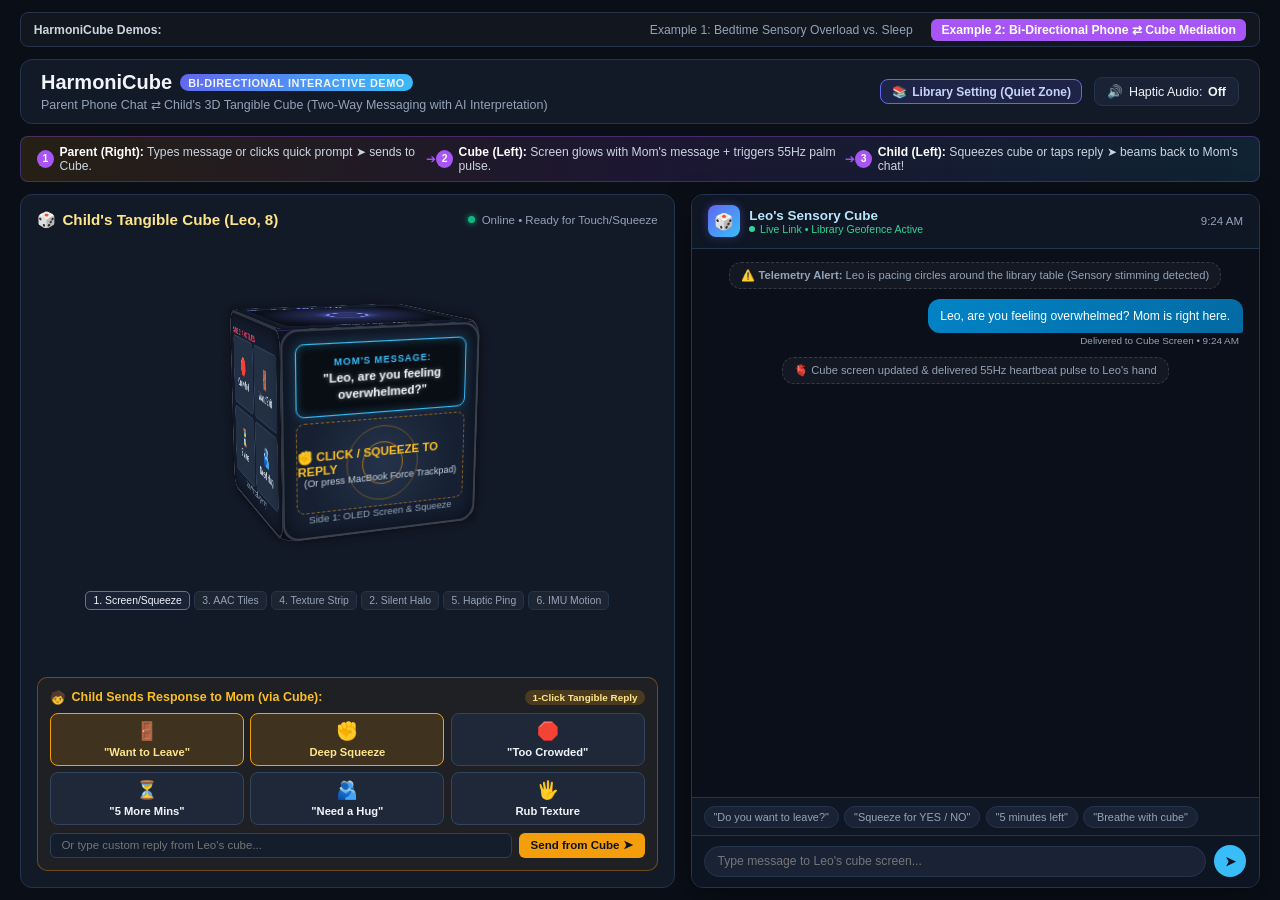
==== commit fa006636: "Make bi-directional messaging explicit and interactive with Child Active Transmitter Console and liv" ====
--- a/library.html
+++ b/library.html
@@ -18,7 +18,7 @@
       --accent-ai: #a855f7;
       --accent-danger: #f43f5e;
       --accent-library: #6366f1;
-      --cube-size: 200px;
+      --cube-size: 190px;
     }
 
     * {
@@ -35,8 +35,8 @@
       min-height: 100vh;
       display: flex;
       flex-direction: column;
-      padding: 0.85rem 1.4rem;
-      gap: 0.85rem;
+      padding: 0.75rem 1.25rem;
+      gap: 0.75rem;
     }
 
     /* Top Navigation */
@@ -69,7 +69,7 @@
       background: var(--bg-secondary);
       border: 1px solid var(--card-border);
       border-radius: 12px;
-      padding: 0.75rem 1.25rem;
+      padding: 0.7rem 1.25rem;
     }
 
     .header-left h1 {
@@ -120,7 +120,38 @@
     .btn:hover { background: #25334a; border-color: #3b4e6d; }
     .btn.active { background: var(--accent-ai); border-color: #c084fc; color: white; }
 
-    /* TWO EQUAL/BALANCED PANELS LAYOUT */
+    /* Guide Banner explaining bi-directional flow */
+    .flow-guide-banner {
+      background: linear-gradient(90deg, rgba(245, 158, 11, 0.12), rgba(168, 85, 247, 0.12), rgba(56, 189, 248, 0.12));
+      border: 1px solid rgba(168, 85, 247, 0.3);
+      border-radius: 8px;
+      padding: 0.5rem 1rem;
+      display: flex;
+      justify-content: space-between;
+      align-items: center;
+      font-size: 0.76rem;
+    }
+    .flow-step-item {
+      display: flex;
+      align-items: center;
+      gap: 0.35rem;
+      color: #cbd5e1;
+    }
+    .flow-step-item strong { color: #fff; }
+    .flow-step-num {
+      width: 18px;
+      height: 18px;
+      border-radius: 50%;
+      background: var(--accent-ai);
+      color: #fff;
+      display: flex;
+      align-items: center;
+      justify-content: center;
+      font-size: 0.65rem;
+      font-weight: 700;
+    }
+
+    /* TWO BALANCED PANELS */
     .bi-panel-layout {
       display: grid;
       grid-template-columns: 1.15fr 1fr;
@@ -130,24 +161,24 @@
     }
 
     /* ========================================================
-       PANEL A (LEFT): 3D SENSORY CUBE (CHILD'S TANGIBLE ARTIFACT)
+       PANEL A (LEFT): 3D SENSORY CUBE & CHILD INPUT CONSOLE
        ======================================================== */
     .cube-panel {
       background: var(--bg-secondary);
       border: 1px solid var(--card-border);
       border-radius: 12px;
-      padding: 1.1rem;
+      padding: 1rem;
       display: flex;
       flex-direction: column;
       justify-content: space-between;
       position: relative;
+      gap: 0.65rem;
     }
 
     .panel-header-title {
       display: flex;
       justify-content: space-between;
       align-items: center;
-      margin-bottom: 0.5rem;
     }
     .panel-header-title h2 {
       font-size: 0.95rem;
@@ -155,6 +186,7 @@
       display: flex;
       align-items: center;
       gap: 0.4rem;
+      color: #fde68a;
     }
     .status-badge {
       display: flex;
@@ -174,7 +206,7 @@
     /* 3D Scene Container */
     .scene-3d {
       width: 100%;
-      height: 260px;
+      height: 230px;
       perspective: 900px;
       display: flex;
       justify-content: center;
@@ -203,18 +235,18 @@
       display: flex;
       flex-direction: column;
       justify-content: space-between;
-      padding: 0.75rem;
+      padding: 0.7rem;
       backface-visibility: visible;
       touch-action: none;
     }
 
-    /* 6 Sides (half of 200px = 100px) */
-    .face-front  { transform: rotateY(0deg) translateZ(100px); background: #162032; }
-    .face-back   { transform: rotateY(180deg) translateZ(100px); background: #111a28; }
-    .face-top    { transform: rotateX(90deg) translateZ(100px); background: #182236; }
-    .face-bottom { transform: rotateX(-90deg) translateZ(100px); background: #0c1422; }
-    .face-left   { transform: rotateY(-90deg) translateZ(100px); background: #151e30; }
-    .face-right  { transform: rotateY(90deg) translateZ(100px); background: #1a253a; }
+    /* 6 Sides (half of 190px = 95px) */
+    .face-front  { transform: rotateY(0deg) translateZ(95px); background: #162032; }
+    .face-back   { transform: rotateY(180deg) translateZ(95px); background: #111a28; }
+    .face-top    { transform: rotateX(90deg) translateZ(95px); background: #182236; }
+    .face-bottom { transform: rotateX(-90deg) translateZ(95px); background: #0c1422; }
+    .face-left   { transform: rotateY(-90deg) translateZ(95px); background: #151e30; }
+    .face-right  { transform: rotateY(90deg) translateZ(95px); background: #1a253a; }
 
     /* FRONT FACE: OLED DISPLAY SCREEN + SQUEEZE ZONE */
     .cube-display-screen {
@@ -222,7 +254,7 @@
       border: 1px solid #38bdf8;
       border-radius: 8px;
       padding: 0.45rem;
-      height: 70px;
+      height: 65px;
       display: flex;
       flex-direction: column;
       justify-content: center;
@@ -234,11 +266,11 @@
       overflow: hidden;
     }
     .cube-display-screen.pulse {
-      animation: screenPulse 1s ease-in-out infinite alternate;
+      animation: screenPulse 0.8s ease-in-out infinite alternate;
     }
     @keyframes screenPulse {
       from { border-color: #38bdf8; box-shadow: 0 0 12px #38bdf8; }
-      to { border-color: #a855f7; box-shadow: 0 0 20px #a855f7; }
+      to { border-color: #a855f7; box-shadow: 0 0 22px #a855f7; }
     }
     .screen-header {
       font-size: 0.58rem;
@@ -259,16 +291,21 @@
     /* Squeeze area below screen */
     .squeeze-membrane {
       flex: 1;
-      margin-top: 6px;
+      margin-top: 5px;
       background: radial-gradient(circle, #25334a 0%, #162032 80%);
       border-radius: 8px;
-      border: 1px dashed rgba(245, 158, 11, 0.4);
+      border: 1px dashed rgba(245, 158, 11, 0.5);
       display: flex;
       flex-direction: column;
       align-items: center;
       justify-content: center;
       position: relative;
+      cursor: pointer;
       transition: transform 0.1s ease, box-shadow 0.1s ease;
+    }
+    .squeeze-membrane:hover {
+      border-color: #f59e0b;
+      box-shadow: inset 0 0 10px rgba(245, 158, 11, 0.4);
     }
     .concentric-ring {
       position: absolute;
@@ -276,8 +313,8 @@
       border: 1.5px solid rgba(245, 158, 11, 0.35);
       pointer-events: none;
     }
-    .ring-1 { width: 75px; height: 75px; }
-    .ring-2 { width: 45px; height: 45px; border-color: rgba(245, 158, 11, 0.6); }
+    .ring-1 { width: 70px; height: 70px; }
+    .ring-2 { width: 40px; height: 40px; border-color: rgba(245, 158, 11, 0.6); }
 
     /* Other Faces */
     .halo-face {
@@ -286,7 +323,7 @@
       border-radius: 10px;
     }
     .silent-halo {
-      width: 45px; height: 45px; border-radius: 50%; border: 3px solid #818cf8;
+      width: 42px; height: 42px; border-radius: 50%; border: 3px solid #818cf8;
       box-shadow: 0 0 15px #6366f1; animation: pulseHalo 3s infinite ease-in-out;
     }
     @keyframes pulseHalo {
@@ -294,23 +331,23 @@
       50% { transform: scale(1.15); opacity: 1; box-shadow: 0 0 25px #818cf8; }
     }
 
-    .aac-grid { display: grid; grid-template-columns: 1fr 1fr; gap: 5px; height: 100%; }
+    .aac-grid { display: grid; grid-template-columns: 1fr 1fr; gap: 4px; height: 100%; }
     .aac-tile {
-      background: #233044; border: 1px solid #334460; border-radius: 7px;
+      background: #233044; border: 1px solid #334460; border-radius: 6px;
       display: flex; flex-direction: column; align-items: center; justify-content: center;
-      cursor: pointer; font-size: 0.68rem; font-weight: 600; color: #cbd5e1; transition: all 0.15s;
-    }
-    .aac-tile span.icon { font-size: 1.1rem; margin-bottom: 2px; }
+      cursor: pointer; font-size: 0.65rem; font-weight: 600; color: #cbd5e1; transition: all 0.15s;
+    }
+    .aac-tile span.icon { font-size: 1.05rem; margin-bottom: 2px; }
     .aac-tile:hover, .aac-tile.active {
       background: rgba(244, 63, 94, 0.25); border-color: var(--accent-danger); color: #fda4af;
     }
 
     .texture-surface {
       height: 100%; display: flex; flex-direction: column; justify-content: space-around;
-      padding: 6px; border-radius: 10px; background: #162032; cursor: ns-resize;
+      padding: 5px; border-radius: 10px; background: #162032; cursor: ns-resize;
     }
     .texture-rib {
-      height: 8px; border-radius: 4px; background: linear-gradient(180deg, #475569, #1e293b);
+      height: 7px; border-radius: 3px; background: linear-gradient(180deg, #475569, #1e293b);
       box-shadow: inset 0 1px 1px rgba(255,255,255,0.2), 0 2px 4px rgba(0,0,0,0.5);
     }
 
@@ -319,9 +356,9 @@
       border-radius: 10px; background: #0c1422; text-align: center; gap: 4px;
     }
     .haptic-core {
-      width: 40px; height: 40px; border-radius: 50%; background: rgba(56, 189, 248, 0.15);
+      width: 38px; height: 38px; border-radius: 50%; background: rgba(56, 189, 248, 0.15);
       border: 1px solid var(--accent-parent); display: flex; align-items: center; justify-content: center;
-      font-size: 1.2rem; color: var(--accent-parent);
+      font-size: 1.15rem; color: var(--accent-parent);
     }
 
     .imu-face {
@@ -333,15 +370,14 @@
     .snap-bar {
       display: flex;
       flex-wrap: wrap;
-      gap: 0.3rem;
+      gap: 0.25rem;
       justify-content: center;
-      margin: 0.4rem 0;
     }
     .snap-btn {
       background: rgba(255, 255, 255, 0.05);
       border: 1px solid var(--card-border);
       color: var(--text-muted);
-      font-size: 0.66rem;
+      font-size: 0.65rem;
       padding: 0.2rem 0.45rem;
       border-radius: 5px;
       cursor: pointer;
@@ -350,53 +386,103 @@
       background: var(--card-bg); border-color: #64748b; color: var(--text-main);
     }
 
-    /* Child Tangible Action Trigger Toolbar */
-    .child-action-panel {
-      background: rgba(0, 0, 0, 0.25);
-      border-radius: 8px;
-      padding: 0.65rem;
+    /* ========================================================
+       CHILD'S ACTIVE MESSAGE TRANSMITTER CONSOLE
+       ======================================================== */
+    .child-transmitter-box {
+      background: rgba(245, 158, 11, 0.06);
+      border: 1px solid rgba(245, 158, 11, 0.35);
+      border-radius: 10px;
+      padding: 0.75rem;
       display: flex;
       flex-direction: column;
-      gap: 0.45rem;
-    }
-    .child-action-label {
-      font-size: 0.72rem;
+      gap: 0.5rem;
+    }
+    .child-transmitter-header {
+      display: flex;
+      justify-content: space-between;
+      align-items: center;
+    }
+    .child-transmitter-header h3 {
+      font-size: 0.78rem;
+      font-weight: 700;
+      color: #fbbf24;
+      display: flex;
+      align-items: center;
+      gap: 0.35rem;
+    }
+    .transmit-badge {
+      font-size: 0.62rem;
+      background: rgba(245, 158, 11, 0.2);
+      color: #fde68a;
+      padding: 0.15rem 0.45rem;
+      border-radius: 999px;
       font-weight: 600;
-      color: var(--accent-child);
-      display: flex;
-      justify-content: space-between;
-    }
-    .child-buttons-grid {
+    }
+
+    /* Big Clickable Action Cards for Child */
+    .child-replies-grid {
       display: grid;
       grid-template-columns: repeat(3, 1fr);
       gap: 0.4rem;
     }
-    .child-btn {
-      background: var(--card-bg);
-      border: 1px solid var(--card-border);
-      color: var(--text-main);
-      padding: 0.38rem 0.2rem;
-      border-radius: 6px;
-      font-size: 0.68rem;
+    .child-action-card {
+      background: #1e2838;
+      border: 1px solid #334460;
+      color: #f1f5f9;
+      padding: 0.45rem 0.3rem;
+      border-radius: 8px;
+      font-size: 0.7rem;
       font-weight: 600;
       cursor: pointer;
+      display: flex;
+      flex-direction: column;
+      align-items: center;
+      gap: 0.2rem;
       text-align: center;
       transition: all 0.15s;
     }
-    .child-btn:hover { background: #26364e; border-color: #f59e0b; color: #fbbf24; }
-
-    /* Sensor Gauges */
-    .sensor-gauges {
-      display: grid;
-      grid-template-columns: 1fr 1fr;
-      gap: 0.45rem;
-      font-size: 0.7rem;
-      color: var(--text-muted);
-      background: rgba(255, 255, 255, 0.02);
-      padding: 0.4rem 0.6rem;
+    .child-action-card:hover {
+      background: rgba(245, 158, 11, 0.2);
+      border-color: #f59e0b;
+      transform: translateY(-1px);
+      box-shadow: 0 4px 12px rgba(245, 158, 11, 0.25);
+    }
+    .child-action-card span.card-icon { font-size: 1.1rem; }
+    .child-action-card.highlight {
+      border-color: #f59e0b;
+      background: rgba(245, 158, 11, 0.15);
+      color: #fde68a;
+    }
+
+    /* Custom Child Composer */
+    .child-custom-bar {
+      display: flex;
+      gap: 0.4rem;
+    }
+    .child-custom-input {
+      flex: 1;
+      background: #141d2b;
+      border: 1px solid #2e3e56;
+      color: var(--text-main);
+      padding: 0.35rem 0.65rem;
       border-radius: 6px;
-    }
-    .sensor-gauge-item strong { color: #f1f5f9; }
+      font-size: 0.72rem;
+      outline: none;
+    }
+    .child-custom-input:focus { border-color: #f59e0b; }
+    .child-send-btn {
+      background: var(--accent-child);
+      color: #0b1320;
+      border: none;
+      padding: 0.35rem 0.75rem;
+      border-radius: 6px;
+      font-size: 0.72rem;
+      font-weight: 700;
+      cursor: pointer;
+      transition: all 0.15s;
+    }
+    .child-send-btn:hover { background: #fbbf24; }
 
     /* ========================================================
        PANEL B (RIGHT): PARENT'S SMARTPHONE CHAT APP
@@ -411,7 +497,6 @@
       box-shadow: 0 8px 30px rgba(0,0,0,0.4);
     }
 
-    /* Phone Shell Header */
     .phone-header {
       background: #0f1624;
       border-bottom: 1px solid var(--card-border);
@@ -420,44 +505,21 @@
       justify-content: space-between;
       align-items: center;
     }
-    .phone-contact {
-      display: flex;
-      align-items: center;
-      gap: 0.6rem;
-    }
+    .phone-contact { display: flex; align-items: center; gap: 0.6rem; }
     .avatar-cube {
-      width: 32px;
-      height: 32px;
-      border-radius: 8px;
+      width: 32px; height: 32px; border-radius: 8px;
       background: linear-gradient(135deg, #6366f1, #38bdf8);
-      display: flex;
-      align-items: center;
-      justify-content: center;
-      font-size: 1rem;
-      box-shadow: 0 0 10px rgba(99, 102, 241, 0.4);
-    }
-    .phone-contact-info h3 {
-      font-size: 0.84rem;
-      font-weight: 600;
-    }
+      display: flex; align-items: center; justify-content: center;
+      font-size: 1rem; box-shadow: 0 0 10px rgba(99, 102, 241, 0.4);
+    }
+    .phone-contact-info h3 { font-size: 0.84rem; font-weight: 600; color: #bae6fd; }
     .phone-contact-info p {
-      font-size: 0.68rem;
-      color: #34d399;
-      display: flex;
-      align-items: center;
-      gap: 0.3rem;
+      font-size: 0.66rem; color: #34d399; display: flex; align-items: center; gap: 0.3rem;
     }
     .pulse-dot {
-      width: 6px;
-      height: 6px;
-      border-radius: 50%;
-      background: #34d399;
-      animation: pulseDot 2s infinite;
-    }
-    @keyframes pulseDot {
-      0%, 100% { opacity: 1; }
-      50% { opacity: 0.3; }
-    }
+      width: 6px; height: 6px; border-radius: 50%; background: #34d399; animation: pulseDot 2s infinite;
+    }
+    @keyframes pulseDot { 0%, 100% { opacity: 1; } 50% { opacity: 0.3; } }
 
     /* Live Chat Stream */
     .chat-stream {
@@ -472,24 +534,10 @@
     }
 
     /* Message Bubbles */
-    .msg-row {
-      display: flex;
-      flex-direction: column;
-      max-width: 82%;
-    }
-    .msg-row.parent {
-      align-self: flex-end;
-      align-items: flex-end;
-    }
-    .msg-row.child {
-      align-self: flex-start;
-      align-items: flex-start;
-    }
-    .msg-row.system {
-      align-self: center;
-      max-width: 90%;
-      text-align: center;
-    }
+    .msg-row { display: flex; flex-direction: column; max-width: 84%; }
+    .msg-row.parent { align-self: flex-end; align-items: flex-end; }
+    .msg-row.child { align-self: flex-start; align-items: flex-start; }
+    .msg-row.system { align-self: center; max-width: 92%; text-align: center; }
 
     .msg-bubble {
       padding: 0.55rem 0.8rem;
@@ -508,6 +556,7 @@
       color: #f1f5f9;
       border: 1px solid #334155;
       border-bottom-left-radius: 3px;
+      box-shadow: 0 2px 8px rgba(0,0,0,0.3);
     }
     .system .msg-bubble {
       background: rgba(255,255,255,0.04);
@@ -517,14 +566,9 @@
       padding: 0.3rem 0.7rem;
     }
 
-    .msg-meta {
-      font-size: 0.62rem;
-      color: var(--text-muted);
-      margin-top: 2px;
-      padding: 0 4px;
-    }
-
-    /* AI Translation Chip attached to child messages */
+    .msg-meta { font-size: 0.62rem; color: var(--text-muted); margin-top: 2px; padding: 0 4px; }
+
+    /* AI Translation Chip */
     .ai-chip {
       background: rgba(168, 85, 247, 0.15);
       border: 1px solid rgba(168, 85, 247, 0.4);
@@ -537,11 +581,23 @@
       flex-direction: column;
       gap: 2px;
     }
-    .ai-chip strong {
-      color: #c084fc;
-      font-size: 0.65rem;
-      text-transform: uppercase;
-      letter-spacing: 0.04em;
+    .ai-chip strong { color: #c084fc; font-size: 0.65rem; text-transform: uppercase; }
+
+    /* Incoming Flash Alert on Phone */
+    .phone-incoming-alert {
+      display: none;
+      background: rgba(245, 158, 11, 0.2);
+      border-bottom: 1px solid #f59e0b;
+      color: #fef08a;
+      padding: 0.35rem 0.8rem;
+      font-size: 0.72rem;
+      font-weight: 600;
+      text-align: center;
+      animation: alertPulse 0.5s ease-in-out infinite alternate;
+    }
+    @keyframes alertPulse {
+      from { opacity: 0.7; }
+      to { opacity: 1; }
     }
 
     /* Quick Preset Prompts for Parent */
@@ -565,9 +621,7 @@
       transition: all 0.15s;
     }
     .prompt-chip:hover {
-      background: #27374f;
-      color: var(--text-main);
-      border-color: #38bdf8;
+      background: #27374f; color: var(--text-main); border-color: #38bdf8;
     }
 
     /* Text Input Area */
@@ -627,13 +681,13 @@
   <header>
     <div class="header-left">
       <h1>
-        HarmoniCube <span class="badge">Bi-Directional AI Communication</span>
+        HarmoniCube <span class="badge">Bi-Directional Interactive Demo</span>
       </h1>
-      <p>Parent Phone Chat ⇄ Child's 3D Tangible Sensory Cube (With Real-Time OLED Screen & Haptics)</p>
+      <p>Parent Phone Chat ⇄ Child's 3D Tangible Cube (Two-Way Messaging with AI Interpretation)</p>
     </div>
     <div class="header-right">
       <div class="scenario-pill">
-        <span>📚</span> Setting: Public Library (Quiet Zone)
+        <span>📚</span> Library Setting (Quiet Zone)
       </div>
       <button class="btn" id="soundBtn" onclick="toggleAudioEngine()">
         <span>🔊</span> Haptic Audio: <strong id="soundState">Off</strong>
@@ -641,15 +695,33 @@
     </div>
   </header>
 
+  <!-- Interactive Bi-Directional Flow Guide -->
+  <div class="flow-guide-banner">
+    <div class="flow-step-item">
+      <span class="flow-step-num">1</span>
+      <span><strong>Parent (Right):</strong> Types message or clicks quick prompt ➤ sends to Cube.</span>
+    </div>
+    <div style="color: var(--accent-ai);">➔</div>
+    <div class="flow-step-item">
+      <span class="flow-step-num">2</span>
+      <span><strong>Cube (Left):</strong> Screen glows with Mom's message + triggers 55Hz palm pulse.</span>
+    </div>
+    <div style="color: var(--accent-ai);">➔</div>
+    <div class="flow-step-item">
+      <span class="flow-step-num">3</span>
+      <span><strong>Child (Left):</strong> Squeezes cube or taps reply ➤ beams back to Mom's chat!</span>
+    </div>
+  </div>
+
   <!-- BI-DIRECTIONAL TWO-PANEL SYSTEM -->
   <main class="bi-panel-layout">
 
     <!-- ==========================================
-         PANEL A (LEFT): 3D SENSORY CUBE (CHILD)
+         PANEL A (LEFT): 3D SENSORY CUBE & CHILD CONSOLE
          ========================================== -->
     <section class="cube-panel">
       <div class="panel-header-title">
-        <h2><span>🎲</span> Child's Tangible Cube</h2>
+        <h2><span>🎲</span> Child's Tangible Cube (Leo, 8)</h2>
         <div class="status-badge">
           <span class="dot" id="systemStatusDot"></span>
           <span id="cubeStatus">Online • Ready for Touch/Squeeze</span>
@@ -666,10 +738,7 @@
         <div class="cube" id="cube">
           
           <!-- SIDE 1: FRONT (OLED DISPLAY SCREEN + SQUEEZE PAD) -->
-          <div class="cube-face face-front" id="faceFront"
-               onpointerdown="handleSqueezeDown(event)"
-               onpointermove="handleSqueezeMove(event)"
-               onpointerup="handleSqueezeUp(event)">
+          <div class="cube-face face-front" id="faceFront">
             
             <!-- Dynamic Message Screen on Cube -->
             <div class="cube-display-screen" id="cubeOled">
@@ -678,19 +747,19 @@
             </div>
 
             <!-- Squeeze Zone -->
-            <div class="squeeze-membrane" id="squeezeMembrane">
+            <div class="squeeze-membrane" id="squeezeMembrane" onclick="childActionSend('✊ Squeeze Cube (88% Deep Force)', 'Leo gave a deep proprioceptive squeeze, asking for immediate exit/relief.', '✊ Side 1: Deep Squeeze (88%)')">
               <div class="concentric-ring ring-1"></div>
               <div class="concentric-ring ring-2"></div>
-              <div style="font-size: 0.68rem; font-weight: 700; color: #fbbf24; z-index: 2;">
-                SQUEEZE TO RESPOND
+              <div style="font-size: 0.72rem; font-weight: 700; color: #fbbf24; z-index: 2;">
+                ✊ CLICK / SQUEEZE TO REPLY
               </div>
-              <div style="font-size: 0.58rem; color: var(--text-muted); z-index: 2;">
-                MacBook Trackpad Force Touch
+              <div style="font-size: 0.58rem; color: #cbd5e1; z-index: 2;">
+                (Or press MacBook Force Trackpad)
               </div>
             </div>
 
             <div style="font-size: 0.6rem; color: var(--text-muted); text-align: center;">
-              Side 1: OLED Screen & Proprioception
+              Side 1: OLED Screen & Squeeze
             </div>
           </div>
 
@@ -707,16 +776,16 @@
           <div class="cube-face face-left">
             <div style="font-size: 0.62rem; color: #f43f5e; font-weight: 700;">SIDE 3: AAC TILES</div>
             <div class="aac-grid">
-              <div class="aac-tile" onclick="childTileClick('🛑 Too Crowded', this)">
+              <div class="aac-tile" onclick="childActionSend('🛑 Too Crowded', 'Leo tapped AAC indicating the room has too many people and feels claustrophobic.', 'Side 3 AAC: 🛑 Too Crowded')">
                 <span class="icon">🛑</span> Crowded
               </div>
-              <div class="aac-tile" onclick="childTileClick('🚪 Want to Leave', this)">
+              <div class="aac-tile" onclick="childActionSend('🚪 Want to Leave', 'Leo tapped AAC explicitly asking to leave the library now.', 'Side 3 AAC: 🚪 Want to Leave')">
                 <span class="icon">🚪</span> Want Exit
               </div>
-              <div class="aac-tile" onclick="childTileClick('⏳ 5 More Mins', this)">
+              <div class="aac-tile" onclick="childActionSend('⏳ 5 More Mins', 'Leo wants 5 more minutes before leaving.', 'Side 3 AAC: ⏳ 5 More Mins')">
                 <span class="icon">⏳</span> 5 Mins
               </div>
-              <div class="aac-tile" onclick="childTileClick('🫂 Need Hug', this)">
+              <div class="aac-tile" onclick="childActionSend('🫂 Need Hug', 'Leo is asking for physical reassurance and a hug from Mom.', 'Side 3 AAC: 🫂 Need Hug')">
                 <span class="icon">🫂</span> Need Hug
               </div>
             </div>
@@ -726,7 +795,7 @@
           <!-- SIDE 4: RIGHT (TEXTURE STRIP) -->
           <div class="cube-face face-right">
             <div style="font-size: 0.62rem; color: #cbd5e1; font-weight: 700;">SIDE 4: TEXTURE STRIP</div>
-            <div class="texture-surface" onpointerdown="childRub()">
+            <div class="texture-surface" onclick="childActionSend('🖐️ Rubbed Texture Ribs', 'Leo is rhythmically stroking the textured ribs under the table to self-soothe.', 'Side 4 Texture: Calming Rub')">
               <div class="texture-rib"></div>
               <div class="texture-rib"></div>
               <div class="texture-rib"></div>
@@ -752,7 +821,7 @@
               <div style="font-size: 1.3rem;">🏃‍♂️</div>
               <div style="font-size: 0.65rem; font-weight: 600; color: #d8b4fe;">Pacing Sensor</div>
             </div>
-            <div style="font-size: 0.58rem; color: var(--text-muted); text-align: center;">State: Pacing Around Table</div>
+            <div style="font-size: 0.58rem; color: var(--text-muted); text-align: center;">Pacing Around Table</div>
           </div>
 
         </div>
@@ -768,41 +837,55 @@
         <button class="snap-btn" onclick="snapToFace('back')">6. IMU Motion</button>
       </div>
 
-      <!-- Child Tangible Response Action Bar (Click or Trackpad) -->
-      <div class="child-action-panel">
-        <div class="child-action-label">
-          <span>Child's Physical Actions on Cube:</span>
-          <span style="font-size: 0.65rem; color: var(--text-muted);">(Simulate Child Response)</span>
-        </div>
-        <div class="child-buttons-grid">
-          <button class="child-btn" onclick="childSqueeze(0.85, 'Deep Squeeze (85%)')">
-            ✊ Deep Squeeze
+      <!-- CHILD'S ACTIVE MESSAGE TRANSMITTER CONSOLE -->
+      <div class="child-transmitter-box">
+        <div class="child-transmitter-header">
+          <h3>
+            <span>🧒</span> Child Sends Response to Mom (via Cube):
+          </h3>
+          <span class="transmit-badge">1-Click Tangible Reply</span>
+        </div>
+
+        <div class="child-replies-grid">
+          <div class="child-action-card highlight" onclick="childActionSend('🚪 I want to leave the library now!', 'Leo explicitly signaled via Cube that the crowd is too overwhelming. He asks to exit together.', 'Side 3 AAC: 🚪 Want to Leave')">
+            <span class="card-icon">🚪</span>
+            <span>"Want to Leave"</span>
+          </div>
+
+          <div class="child-action-card highlight" onclick="childActionSend('✊ Squeezed Cube (88% Deep Force)', 'Leo gave an intense squeeze on Side 1. Proprioceptive seeking triggered by sensory overload.', 'Side 1: ✊ Deep Squeeze')">
+            <span class="card-icon">✊</span>
+            <span>Deep Squeeze</span>
+          </div>
+
+          <div class="child-action-card" onclick="childActionSend('🛑 Too loud & crowded here!', 'Leo reports that the library whispering and visual crowd are overstimulating his nervous system.', 'Side 3 AAC: 🛑 Too Crowded')">
+            <span class="card-icon">🛑</span>
+            <span>"Too Crowded"</span>
+          </div>
+
+          <div class="child-action-card" onclick="childActionSend('⏳ Can I have 5 more minutes?', 'Leo requests a brief 5-minute wind-down window before leaving.', 'Side 3 AAC: ⏳ 5 Mins')">
+            <span class="card-icon">⏳</span>
+            <span>"5 More Mins"</span>
+          </div>
+
+          <div class="child-action-card" onclick="childActionSend('🫂 I need a hug, Mom.', 'Leo is seeking physical co-regulation and comfort from his mother.', 'Side 3 AAC: 🫂 Need Hug')">
+            <span class="card-icon">🫂</span>
+            <span>"Need a Hug"</span>
+          </div>
+
+          <div class="child-action-card" onclick="childActionSend('🖐️ Quietly Rubbing Texture Strip', 'Leo is using Side 4 textured ridges for silent grounding under the table.', 'Side 4: 🖐️ Calming Rub')">
+            <span class="card-icon">🖐️</span>
+            <span>Rub Texture</span>
+          </div>
+        </div>
+
+        <!-- Custom Message from Child -->
+        <div class="child-custom-bar">
+          <input type="text" id="childCustomInput" class="child-custom-input" 
+                 placeholder="Or type custom reply from Leo's cube..."
+                 onkeydown="if(event.key==='Enter') sendChildCustomMessage()">
+          <button class="child-send-btn" onclick="sendChildCustomMessage()">
+            Send from Cube ➤
           </button>
-          <button class="child-btn" onclick="childTileClick('🚪 Want to Leave')">
-            🚪 Tap "Want Exit"
-          </button>
-          <button class="child-btn" onclick="childRub()">
-            🖐️ Rub Texture Strip
-          </button>
-          <button class="child-btn" onclick="childSqueeze(0.35, 'Gentle Tap Squeeze')">
-            👌 Gentle Tap (OK)
-          </button>
-          <button class="child-btn" onclick="childTileClick('⏳ 5 More Mins')">
-            ⏳ Tap "5 Mins"
-          </button>
-          <button class="child-btn" onclick="childFlipDown()">
-            🔄 Flip Cube Down
-          </button>
-        </div>
-      </div>
-
-      <!-- Sensor Telemetry -->
-      <div class="sensor-gauges">
-        <div class="sensor-gauge-item">
-          Trackpad Pressure: <strong id="gaugePressure">0%</strong>
-        </div>
-        <div class="sensor-gauge-item">
-          Cube Haptic Feedback: <strong id="gaugeHaptic">Idle</strong>
         </div>
       </div>
 
@@ -828,6 +911,11 @@
         </div>
       </div>
 
+      <!-- Incoming Alert Banner -->
+      <div class="phone-incoming-alert" id="incomingAlert">
+        🔔 New message received from Leo's Cube!
+      </div>
+
       <!-- Live Chat Stream -->
       <div class="chat-stream" id="chatStream">
         
@@ -849,24 +937,8 @@
         <!-- System Note: Cube Haptics -->
         <div class="msg-row system">
           <div class="msg-bubble">
-            🫀 Cube delivered 55Hz gentle heartbeat pulse to Leo's palm
-          </div>
-        </div>
-
-        <!-- Child Squeeze Response with AI Translation -->
-        <div class="msg-row child" id="initialChildMsg">
-          <div class="msg-bubble">
-            <div style="font-weight: 700; color: #fbbf24; font-size: 0.72rem; margin-bottom: 2px;">
-              [✊ Side 1: Deep Proprioceptive Squeeze - 88% Force]
-            </div>
-            "I squeezed the cube really hard!"
-            
-            <div class="ai-chip">
-              <strong>🤖 AI Sensory Interpretation:</strong>
-              Leo is experiencing acute sensory overload from crowd whispering and lights. His squeeze is a non-verbal plea to de-escalate.
-            </div>
-          </div>
-          <div class="msg-meta">Leo (via Cube) • 9:24 AM</div>
+            🫀 Cube screen updated & delivered 55Hz heartbeat pulse to Leo's hand
+          </div>
         </div>
 
       </div>
@@ -879,7 +951,7 @@
         <div class="prompt-chip" onclick="sendPreset('Can you squeeze once for YES, twice for NO?')">
           "Squeeze for YES / NO"
         </div>
-        <div class="prompt-chip" onclick="sendPreset('5 minutes left, then we get ice cream.')">
+        <div class="prompt-chip" onclick="sendPreset('5 minutes left, then we head home.')">
           "5 minutes left"
         </div>
         <div class="prompt-chip" onclick="sendPreset('Take a slow deep breath with me.')">
@@ -947,7 +1019,9 @@
 
     function snapToFace(faceName) {
       document.querySelectorAll('.snap-btn').forEach(b => b.classList.remove('active'));
-      if (event && event.target && event.target.classList) event.target.classList.add('active');
+      const buttons = Array.from(document.querySelectorAll('.snap-btn'));
+      const match = buttons.find(b => b.textContent.toLowerCase().includes(faceName));
+      if (match) match.classList.add('active');
 
       const target = faceRotations[faceName];
       rotX = target.x;
@@ -957,7 +1031,7 @@
       setTimeout(() => { cube.style.transition = 'transform 0.1s ease-out'; }, 500);
     }
 
-    // --- Audio Synthesis (Haptic Heartbeat & Squeeze Tone) ---
+    // --- Audio Synthesis ---
     let audioCtx = null;
     let isSoundOn = false;
 
@@ -999,58 +1073,20 @@
 
     // --- Force Touch Trackpad Pressure Sensing ---
     const squeezeMembrane = document.getElementById('squeezeMembrane');
-    const gaugePressure = document.getElementById('gaugePressure');
-    const gaugeHaptic = document.getElementById('gaugeHaptic');
-
-    function updatePressure(pressure) {
-      const pct = Math.min(100, Math.round(pressure * 100));
-      gaugePressure.textContent = pct + '%';
-      squeezeMembrane.style.transform = `scale(${1 - pressure * 0.1})`;
-
-      if (pct > 70) {
-        gaugeHaptic.textContent = '55Hz Deep Purr (Active)';
-        squeezeMembrane.style.boxShadow = `inset 0 0 25px rgba(239, 68, 68, 0.8)`;
-      } else if (pct > 20) {
-        gaugeHaptic.textContent = 'Gentle Pulse';
-        squeezeMembrane.style.boxShadow = `inset 0 0 15px rgba(245, 158, 11, 0.6)`;
-      } else {
-        gaugeHaptic.textContent = 'Idle';
-        squeezeMembrane.style.boxShadow = 'none';
-      }
-
-      if (isSoundOn && pressure > 0.15) playHapticThump(60);
-    }
-
-    function handleSqueezeDown(e) {
-      e.stopPropagation();
-      e.target.setPointerCapture(e.pointerId);
-      const p = (e.pressure && e.pressure > 0) ? e.pressure : 0.85;
-      updatePressure(p);
-    }
-
-    function handleSqueezeMove(e) {
-      if (e.buttons > 0) {
-        let p = e.pressure;
-        if (e.webkitForce !== undefined) p = Math.min(1.0, e.webkitForce / 2.0);
-        if (!p || p === 0) p = 0.85;
-        updatePressure(p);
-      }
-    }
-
-    function handleSqueezeUp(e) {
-      updatePressure(0);
-      childSqueeze(0.85, 'Deep Trackpad Squeeze (85%)');
-    }
 
     window.addEventListener('webkitmouseforcechanged', (e) => {
       if (e.target.closest('#squeezeMembrane')) {
-        updatePressure(Math.min(1.0, e.webkitForce / 2.0));
+        const p = Math.min(1.0, e.webkitForce / 2.0);
+        if (p > 0.6) {
+          childActionSend('✊ Squeezed Cube (Force Touch: 90%)', 'Leo squeezed his MacBook trackpad with deep pressure. Sensory seeking triggered by crowd overload.', 'Side 1: Force Touch Squeeze');
+        }
       }
     });
 
-    // --- Bi-Directional Message Flow ---
-
-    // Parent sends a message to the Cube
+    // ==========================================
+    // DIRECTION 1: PARENT ➔ CHILD (Phone to Cube)
+    // ==========================================
+
     function sendParentMessage() {
       const input = document.getElementById('parentInput');
       const text = input.value.trim();
@@ -1074,13 +1110,12 @@
       row.className = 'msg-row parent';
       row.innerHTML = `
         <div class="msg-bubble">${escapeHtml(text)}</div>
-        <div class="msg-meta">Delivered to Cube Screen • ${now}</div>
+        <div class="msg-meta">Mom • Delivered to Cube Screen • ${now}</div>
       `;
       stream.appendChild(row);
       stream.scrollTop = stream.scrollHeight;
     }
 
-    // Displays message on the Cube's 3D OLED screen & triggers haptics
     function deliverMessageToCube(text) {
       snapToFace('front');
       const oled = document.getElementById('cubeOled');
@@ -1095,7 +1130,7 @@
       playHapticThump(55);
       setTimeout(() => playHapticThump(55), 350);
 
-      // System bubble in chat
+      // System notification in chat
       setTimeout(() => {
         const stream = document.getElementById('chatStream');
         const sys = document.createElement('div');
@@ -1112,77 +1147,75 @@
       setTimeout(() => { oled.classList.remove('pulse'); }, 2500);
     }
 
-    // --- Child Responds on the Cube ---
-
-    function childSqueeze(force, label) {
-      updatePressure(force);
-      setTimeout(() => updatePressure(0), 400);
-
-      let translation = "";
-      if (force > 0.7) {
-        translation = "Leo is experiencing acute sensory overload from the crowd. He squeezed with high force asking for immediate help / exit.";
-      } else {
-        translation = "Leo gave a gentle acknowledgment squeeze. He feels comforted and hears your message.";
-      }
-
-      addChildMessageToChat(label, translation, `[✊ Side 1 Squeeze: ${Math.round(force*100)}% Force]`);
-    }
-
-    function childTileClick(tileName, elem) {
-      snapToFace('left');
-      if (elem) {
-        document.querySelectorAll('.aac-tile').forEach(t => t.classList.remove('active'));
-        elem.classList.add('active');
-      }
-
-      let translation = "";
-      if (tileName.includes('Leave') || tileName.includes('Crowded')) {
-        translation = "Leo explicitly indicated through Side 3 AAC that the library environment is too intense. He requests to leave now.";
-      } else if (tileName.includes('5 More')) {
-        translation = "Leo wants 5 more minutes to finish his book before transitioning to the exit.";
-      } else if (tileName.includes('Hug')) {
-        translation = "Leo wants physical reassurance and a hug from Mom.";
-      }
-
-      addChildMessageToChat(tileName, translation, `[Side 3 AAC: ${tileName}]`);
-    }
-
-    function childRub() {
-      snapToFace('right');
-      playHapticThump(110);
-      addChildMessageToChat("Rubbed Texture Strip", "Leo is using Side 4 textured ridges for silent self-soothing and grounding under the table.", `[Side 4 Texture: Rhythmic Grounding]`);
-    }
-
-    function childFlipDown() {
-      rotX = 90; rotY = 0; updateCubeTransform();
-      addChildMessageToChat("Flipped Cube Face-Down", "Leo placed the light face downward on the desk to block out visual glare and rest quietly.", `[Cube Orientation: Face-Down Silent Mode]`);
-    }
-
-    function addChildMessageToChat(actionName, aiInterpretation, badgeText) {
-      const stream = document.getElementById('chatStream');
-      const now = new Date().toLocaleTimeString([], { hour: '2-digit', minute: '2-digit' });
-
-      const row = document.createElement('div');
-      row.className = 'msg-row child';
-      row.innerHTML = `
-        <div class="msg-bubble">
-          <div style="font-weight: 700; color: #fbbf24; font-size: 0.72rem; margin-bottom: 2px;">
-            ${badgeText}
-          </div>
-          "${actionName}"
-          
-          <div class="ai-chip">
-            <strong>🤖 AI Sensory Interpretation:</strong>
-            ${aiInterpretation}
-          </div>
-        </div>
-        <div class="msg-meta">Leo (via Cube) • ${now}</div>
-      `;
-      stream.appendChild(row);
-      stream.scrollTop = stream.scrollHeight;
-
-      // Update screen acknowledgment
-      document.getElementById('oledMessage').textContent = `Sent: ${actionName}`;
+    // ==========================================
+    // DIRECTION 2: CHILD ➔ PARENT (Cube to Phone)
+    // ==========================================
+
+    function childActionSend(actionText, aiTranslation, badgeLabel) {
+      // 1. Visual feedback on Cube
+      snapToFace('front');
+      const cubeOled = document.getElementById('cubeOled');
+      cubeOled.style.borderColor = '#f59e0b';
+      cubeOled.style.boxShadow = '0 0 20px #f59e0b';
+      document.getElementById('oledHeader').textContent = 'TRANSMITTING TO MOM...';
+      document.getElementById('oledMessage').textContent = `"${actionText}"`;
+      document.getElementById('cubeStatus').textContent = 'Transmitting Message to Phone... 📡';
+
+      // Haptic sound
+      playHapticThump(120);
+
+      // 2. Incoming alert banner on Parent Phone
+      const alertBanner = document.getElementById('incomingAlert');
+      alertBanner.style.display = 'block';
+      alertBanner.textContent = `🔔 New message received from Leo's Cube: "${actionText}"`;
+
+      // 3. Add to chat stream
+      setTimeout(() => {
+        const stream = document.getElementById('chatStream');
+        const now = new Date().toLocaleTimeString([], { hour: '2-digit', minute: '2-digit' });
+
+        const row = document.createElement('div');
+        row.className = 'msg-row child';
+        row.innerHTML = `
+          <div class="msg-bubble">
+            <div style="font-weight: 700; color: #fbbf24; font-size: 0.72rem; margin-bottom: 2px;">
+              [${escapeHtml(badgeLabel)}]
+            </div>
+            "${escapeHtml(actionText)}"
+            
+            <div class="ai-chip">
+              <strong>🤖 AI Sensory Interpretation:</strong>
+              ${escapeHtml(aiTranslation)}
+            </div>
+          </div>
+          <div class="msg-meta">Leo (via Sensory Cube) • ${now}</div>
+        `;
+        stream.appendChild(row);
+        stream.scrollTop = stream.scrollHeight;
+
+        document.getElementById('cubeStatus').textContent = 'Message Delivered to Mom ✓';
+        document.getElementById('oledHeader').textContent = 'MOM RECEIVED:';
+
+        setTimeout(() => {
+          cubeOled.style.borderColor = '#38bdf8';
+          cubeOled.style.boxShadow = 'none';
+          alertBanner.style.display = 'none';
+        }, 3000);
+
+      }, 400);
+    }
+
+    function sendChildCustomMessage() {
+      const input = document.getElementById('childCustomInput');
+      const text = input.value.trim();
+      if (!text) return;
+
+      childActionSend(
+        text,
+        `Leo typed/spoke: "${text}". AI recommends addressing his request calmly in the quiet library environment.`,
+        'Leo Custom Input'
+      );
+      input.value = '';
     }
 
     function escapeHtml(text) {
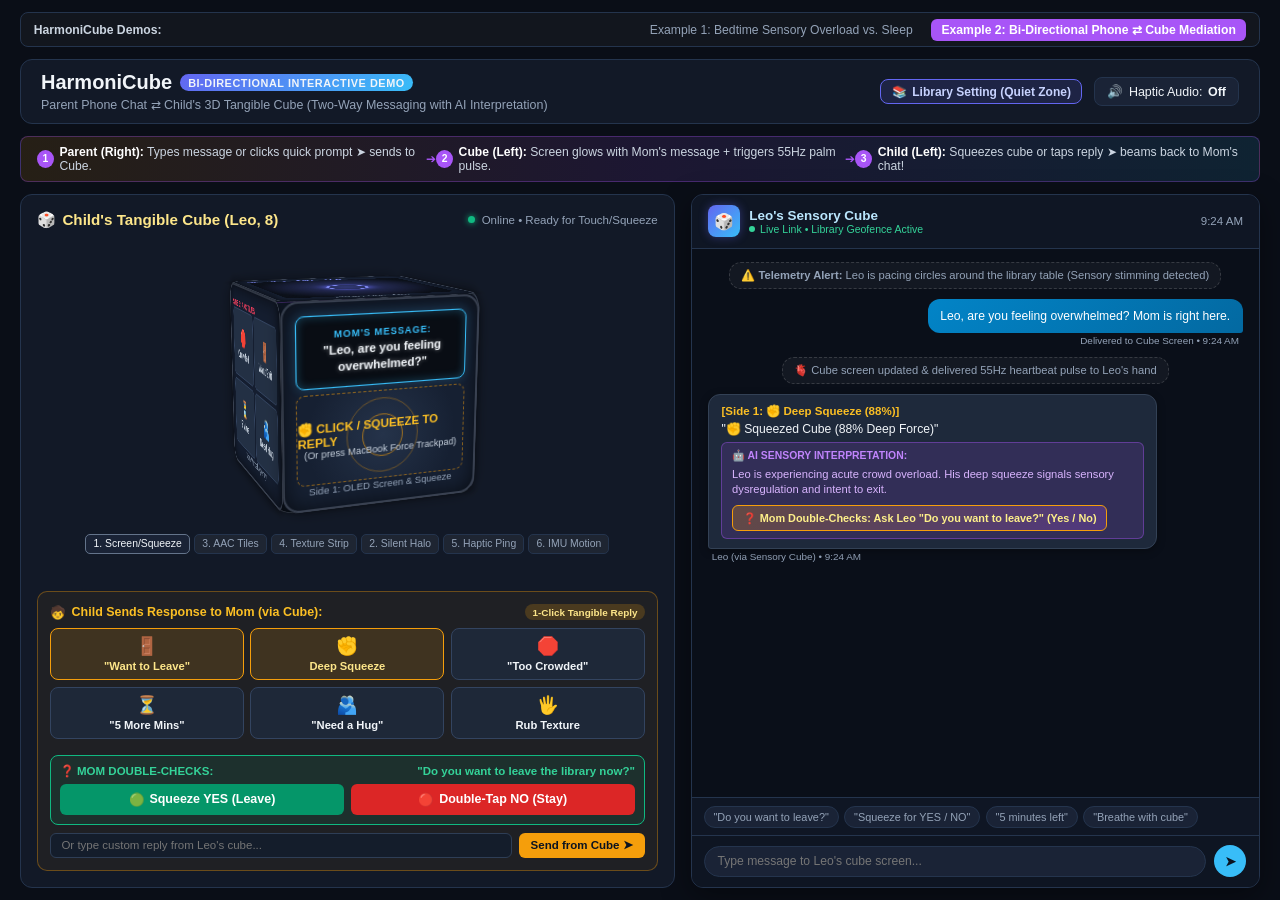
==== commit 693488c5: "Add Parent Double-Check Verification Loop with Child YES/NO response on Cube" ====
--- a/library.html
+++ b/library.html
@@ -573,15 +573,97 @@
       background: rgba(168, 85, 247, 0.15);
       border: 1px solid rgba(168, 85, 247, 0.4);
       border-radius: 6px;
-      padding: 0.35rem 0.55rem;
+      padding: 0.4rem 0.6rem;
       font-size: 0.7rem;
       color: #d8b4fe;
       margin-top: 4px;
       display: flex;
       flex-direction: column;
-      gap: 2px;
+      gap: 4px;
     }
     .ai-chip strong { color: #c084fc; font-size: 0.65rem; text-transform: uppercase; }
+
+    /* Mom's Double Check Action Button */
+    .double-check-btn {
+      background: linear-gradient(135deg, rgba(245, 158, 11, 0.25), rgba(168, 85, 247, 0.25));
+      border: 1px solid #f59e0b;
+      color: #fef08a;
+      padding: 0.35rem 0.6rem;
+      border-radius: 6px;
+      font-size: 0.68rem;
+      font-weight: 700;
+      cursor: pointer;
+      display: inline-flex;
+      align-items: center;
+      gap: 0.35rem;
+      margin-top: 4px;
+      transition: all 0.15s;
+      align-self: flex-start;
+    }
+    .double-check-btn:hover {
+      background: #f59e0b;
+      color: #0b1320;
+      box-shadow: 0 0 10px rgba(245, 158, 11, 0.5);
+    }
+
+    /* Verification Yes/No Area on Cube */
+    .verification-overlay {
+      display: none;
+      background: rgba(16, 185, 129, 0.1);
+      border: 1px solid #10b981;
+      border-radius: 8px;
+      padding: 0.55rem;
+      margin-top: 0.45rem;
+      flex-direction: column;
+      gap: 0.35rem;
+      animation: alertPulse 1s ease-in-out infinite alternate;
+    }
+    .verification-overlay.active { display: flex; }
+    .verify-title {
+      font-size: 0.72rem;
+      font-weight: 700;
+      color: #34d399;
+      display: flex;
+      align-items: center;
+      justify-content: space-between;
+    }
+    .verify-btn-row {
+      display: grid;
+      grid-template-columns: 1fr 1fr;
+      gap: 0.4rem;
+    }
+    .btn-yes {
+      background: #059669;
+      color: white;
+      border: none;
+      padding: 0.5rem;
+      border-radius: 6px;
+      font-size: 0.78rem;
+      font-weight: 700;
+      cursor: pointer;
+      display: flex;
+      align-items: center;
+      justify-content: center;
+      gap: 0.3rem;
+      transition: all 0.15s;
+    }
+    .btn-yes:hover { background: #10b981; transform: scale(1.02); }
+    .btn-no {
+      background: #dc2626;
+      color: white;
+      border: none;
+      padding: 0.5rem;
+      border-radius: 6px;
+      font-size: 0.78rem;
+      font-weight: 700;
+      cursor: pointer;
+      display: flex;
+      align-items: center;
+      justify-content: center;
+      gap: 0.3rem;
+      transition: all 0.15s;
+    }
+    .btn-no:hover { background: #ef4444; transform: scale(1.02); }
 
     /* Incoming Flash Alert on Phone */
     .phone-incoming-alert {
@@ -878,6 +960,22 @@
           </div>
         </div>
 
+        <!-- Mom's Double-Check Verification Mode (YES / NO) -->
+        <div class="verification-overlay active" id="verificationOverlay">
+          <div class="verify-title">
+            <span>❓ MOM DOUBLE-CHECKS:</span>
+            <span id="verifyQuestionText">"Do you want to leave the library now?"</span>
+          </div>
+          <div class="verify-btn-row">
+            <button class="btn-yes" onclick="childRespondYesNo('YES')">
+              <span>🟢</span> Squeeze YES (Leave)
+            </button>
+            <button class="btn-no" onclick="childRespondYesNo('NO')">
+              <span>🔴</span> Double-Tap NO (Stay)
+            </button>
+          </div>
+        </div>
+
         <!-- Custom Message from Child -->
         <div class="child-custom-bar">
           <input type="text" id="childCustomInput" class="child-custom-input" 
@@ -939,6 +1037,25 @@
           <div class="msg-bubble">
             🫀 Cube screen updated & delivered 55Hz heartbeat pulse to Leo's hand
           </div>
+        </div>
+
+        <!-- Initial Child Message with AI Interpretation & Double-Check Button -->
+        <div class="msg-row child">
+          <div class="msg-bubble">
+            <div style="font-weight: 700; color: #fbbf24; font-size: 0.72rem; margin-bottom: 2px;">
+              [Side 1: ✊ Deep Squeeze (88%)]
+            </div>
+            "✊ Squeezed Cube (88% Deep Force)"
+            
+            <div class="ai-chip">
+              <strong>🤖 AI Sensory Interpretation:</strong>
+              Leo is experiencing acute crowd overload. His deep squeeze signals sensory dysregulation and intent to exit.
+              <button class="double-check-btn" onclick="startDoubleCheck('Do you want to leave the library now?')">
+                ❓ Mom Double-Checks: Ask Leo "Do you want to leave?" (Yes / No)
+              </button>
+            </div>
+          </div>
+          <div class="msg-meta">Leo (via Sensory Cube) • 9:24 AM</div>
         </div>
 
       </div>
@@ -1176,6 +1293,13 @@
 
         const row = document.createElement('div');
         row.className = 'msg-row child';
+
+        // Compute suggested action for double-check prompt
+        let checkAction = "leave the library now";
+        if (actionText.toLowerCase().includes("hug")) checkAction = "get a hug from Mom";
+        else if (actionText.toLowerCase().includes("5 min") || actionText.toLowerCase().includes("5 more")) checkAction = "stay for 5 more minutes";
+        else if (actionText.toLowerCase().includes("rub") || actionText.toLowerCase().includes("texture")) checkAction = "quietly sit and rub the texture strip";
+
         row.innerHTML = `
           <div class="msg-bubble">
             <div style="font-weight: 700; color: #fbbf24; font-size: 0.72rem; margin-bottom: 2px;">
@@ -1186,6 +1310,9 @@
             <div class="ai-chip">
               <strong>🤖 AI Sensory Interpretation:</strong>
               ${escapeHtml(aiTranslation)}
+              <button class="double-check-btn" onclick="startDoubleCheck('Do you want to ${checkAction}?')">
+                ❓ Mom Double-Checks: Ask Leo "Do you want to ${checkAction}?" (Yes / No)
+              </button>
             </div>
           </div>
           <div class="msg-meta">Leo (via Sensory Cube) • ${now}</div>
@@ -1203,6 +1330,71 @@
         }, 3000);
 
       }, 400);
+    }
+
+    // Mom triggers Double-Check verification question to child's cube
+    function startDoubleCheck(question) {
+      addParentMessageToChat(`Leo, the AI thinks you want this. Double-checking with you: "${question}" Please answer YES or NO on your cube.`);
+
+      snapToFace('front');
+      const cubeOled = document.getElementById('cubeOled');
+      cubeOled.classList.add('pulse');
+      document.getElementById('oledHeader').textContent = 'MOM DOUBLE-CHECKS:';
+      document.getElementById('oledMessage').textContent = `"${question}"`;
+      document.getElementById('cubeStatus').textContent = 'Mom is double-checking... Squeeze YES or NO';
+
+      const overlay = document.getElementById('verificationOverlay');
+      overlay.classList.add('active');
+      document.getElementById('verifyQuestionText').textContent = `"${question}"`;
+
+      playHapticThump(60);
+    }
+
+    // Child responds YES or NO on the cube
+    function childRespondYesNo(answer) {
+      const isYes = (answer === 'YES');
+      const actionText = isYes ? '🟢 YES, I want to do this!' : '🔴 NO, I don’t want that.';
+      const badgeLabel = isYes ? 'Child Verified: 🟢 YES' : 'Child Clarified: 🔴 NO';
+      const aiTranslation = isYes 
+        ? 'Leo confirmed YES via Cube. AI interpretation verified accurate by the child. Mom can proceed with confidence.' 
+        : 'Leo indicated NO via Cube. AI interpretation corrected by child agency. Leo does not want this action right now.';
+
+      snapToFace('front');
+      const cubeOled = document.getElementById('cubeOled');
+      document.getElementById('oledHeader').textContent = 'VERIFICATION SENT:';
+      document.getElementById('oledMessage').textContent = isYes ? 'SENT: 🟢 YES' : 'SENT: 🔴 NO';
+      document.getElementById('cubeStatus').textContent = `Sent: ${answer} to Mom ✓`;
+
+      if (isYes) {
+        playHapticThump(70);
+      } else {
+        playHapticThump(45);
+        setTimeout(() => playHapticThump(45), 200);
+      }
+
+      setTimeout(() => {
+        const stream = document.getElementById('chatStream');
+        const now = new Date().toLocaleTimeString([], { hour: '2-digit', minute: '2-digit' });
+
+        const row = document.createElement('div');
+        row.className = 'msg-row child';
+        row.innerHTML = `
+          <div class="msg-bubble" style="${isYes ? 'border-color: #10b981;' : 'border-color: #ef4444;'}">
+            <div style="font-weight: 700; color: ${isYes ? '#34d399' : '#f87171'}; font-size: 0.72rem; margin-bottom: 2px;">
+              [${badgeLabel}]
+            </div>
+            "${actionText}"
+            
+            <div class="ai-chip" style="${isYes ? 'border-color: rgba(16,185,129,0.4);' : 'border-color: rgba(239,68,68,0.4);'}">
+              <strong style="color: ${isYes ? '#34d399' : '#f87171'};">🤖 Human-in-the-Loop Grounding:</strong>
+              ${aiTranslation}
+            </div>
+          </div>
+          <div class="msg-meta">Leo (via Sensory Cube) • ${now}</div>
+        `;
+        stream.appendChild(row);
+        stream.scrollTop = stream.scrollHeight;
+      }, 350);
     }
 
     function sendChildCustomMessage() {
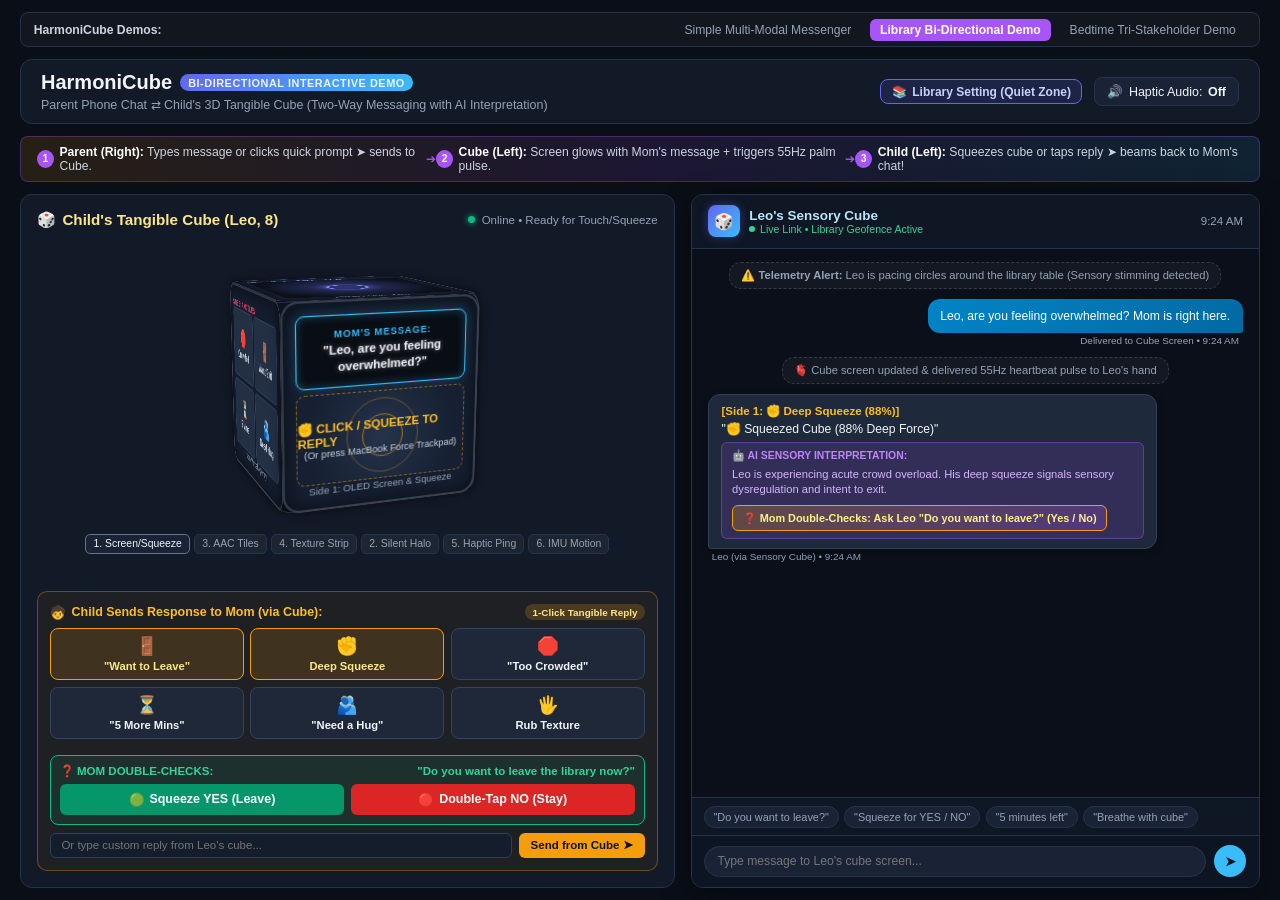
==== commit e82fc9ee: "Add simple.html: streamlined multi-modal parent-child messenger bridging text words and tangible sen" ====
--- a/library.html
+++ b/library.html
@@ -754,8 +754,9 @@
   <nav class="top-nav">
     <div style="font-weight: 600; color: #cbd5e1;">HarmoniCube Demos:</div>
     <div class="nav-links">
-      <a href="index.html" class="nav-link">Example 1: Bedtime Sensory Overload vs. Sleep</a>
-      <a href="library.html" class="nav-link active">Example 2: Bi-Directional Phone ⇄ Cube Mediation</a>
+      <a href="simple.html" class="nav-link">Simple Multi-Modal Messenger</a>
+      <a href="library.html" class="nav-link active">Library Bi-Directional Demo</a>
+      <a href="index.html" class="nav-link">Bedtime Tri-Stakeholder Demo</a>
     </div>
   </nav>
 
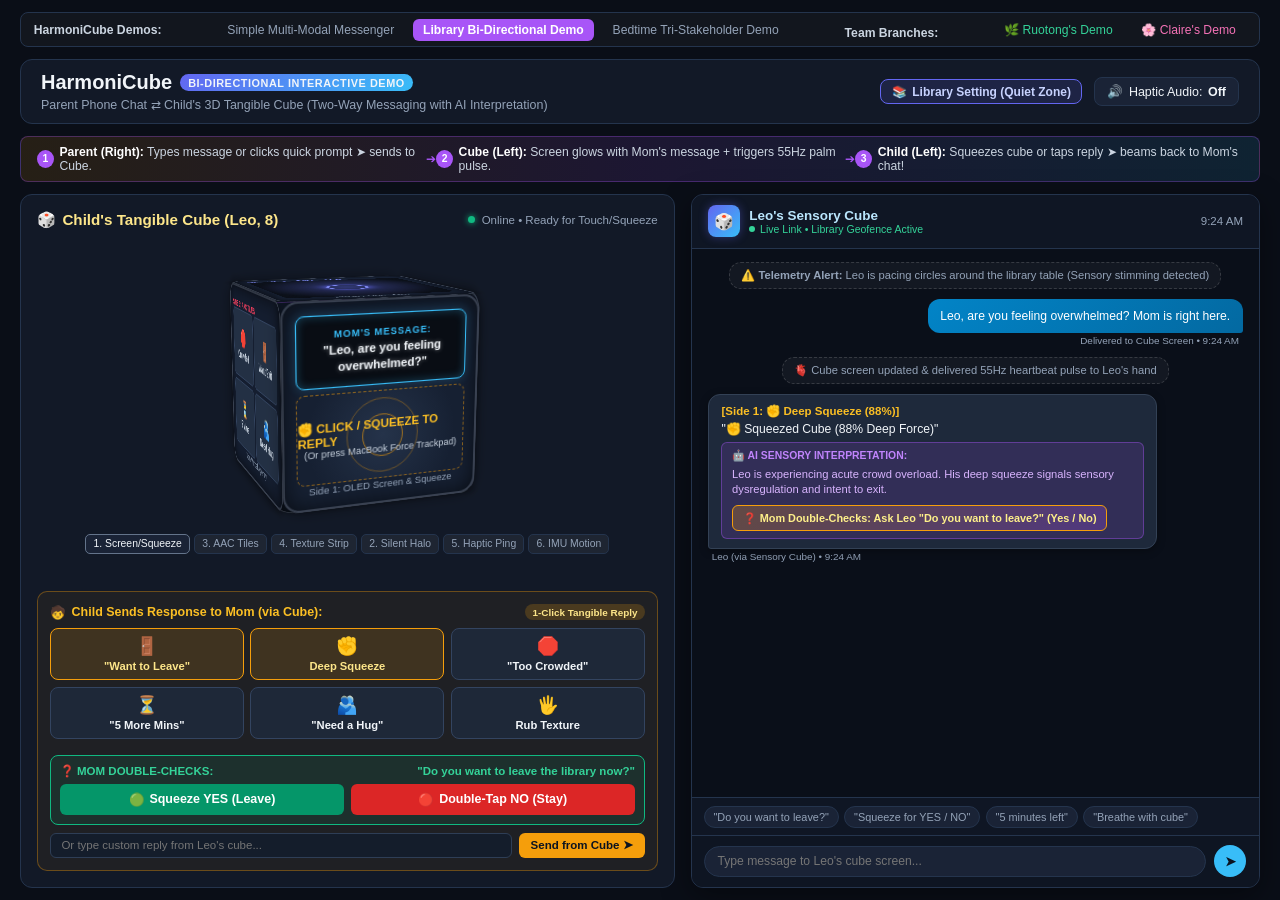
==== commit ec13e0ea: "Deploy all branches: add ruotong & claire subdirs to Pages workflow + nav links" ====
--- a/library.html
+++ b/library.html
@@ -758,6 +758,11 @@
       <a href="library.html" class="nav-link active">Library Bi-Directional Demo</a>
       <a href="index.html" class="nav-link">Bedtime Tri-Stakeholder Demo</a>
     </div>
+    <div style="font-weight: 600; color: #cbd5e1; margin-top: 6px;">Team Branches:</div>
+    <div class="nav-links">
+      <a href="../ruotong/" class="nav-link" style="border-color: #34d399; color: #34d399;">🌿 Ruotong's Demo</a>
+      <a href="../claire/" class="nav-link" style="border-color: #f472b6; color: #f472b6;">🌸 Claire's Demo</a>
+    </div>
   </nav>
 
   <!-- Header -->
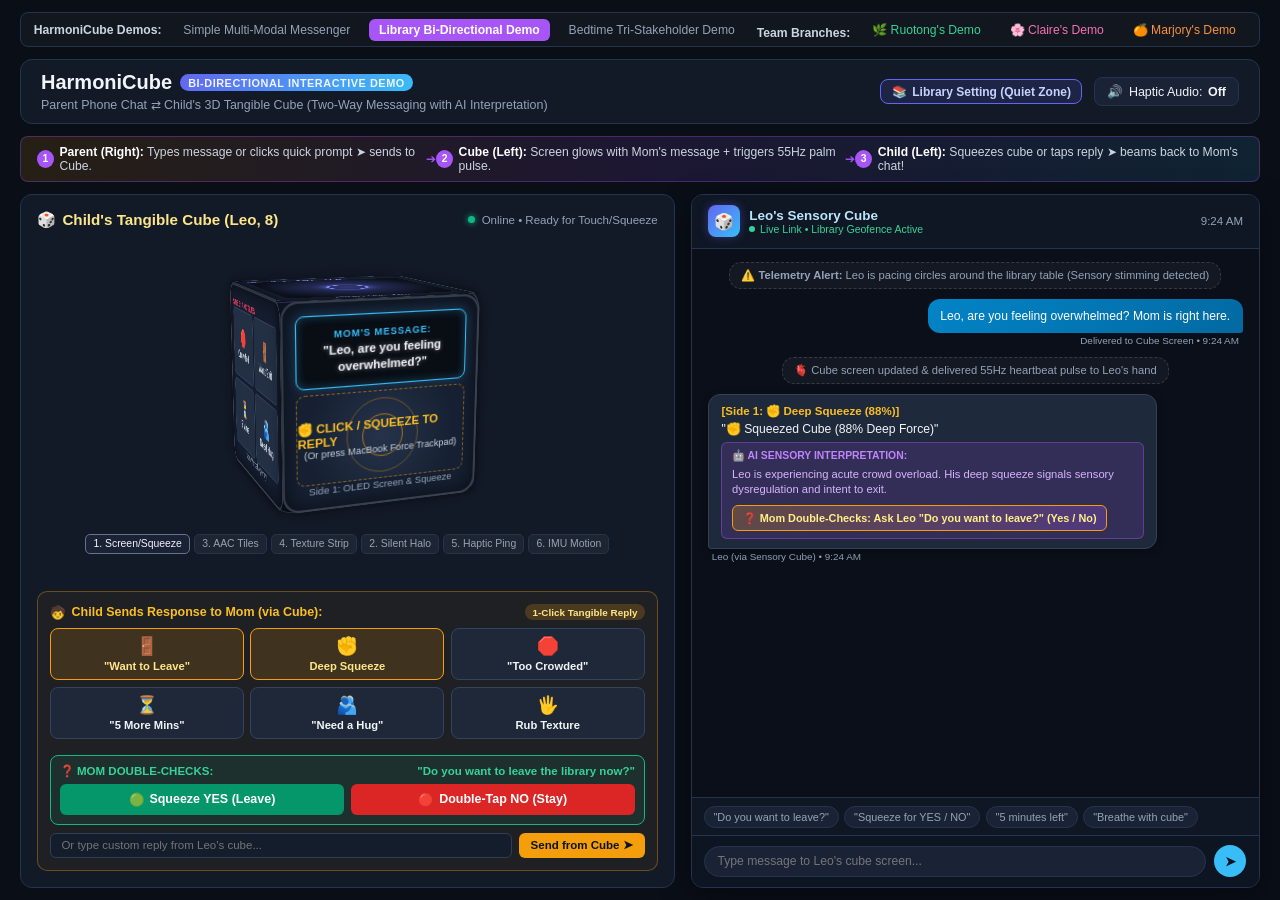
==== commit 405980aa: "Add marjory-pineda branch to Pages deploy + nav links" ====
--- a/library.html
+++ b/library.html
@@ -762,6 +762,7 @@
     <div class="nav-links">
       <a href="../ruotong/" class="nav-link" style="border-color: #34d399; color: #34d399;">🌿 Ruotong's Demo</a>
       <a href="../claire/" class="nav-link" style="border-color: #f472b6; color: #f472b6;">🌸 Claire's Demo</a>
+      <a href="../marjory/" class="nav-link" style="border-color: #fb923c; color: #fb923c;">🍊 Marjory's Demo</a>
     </div>
   </nav>
 
